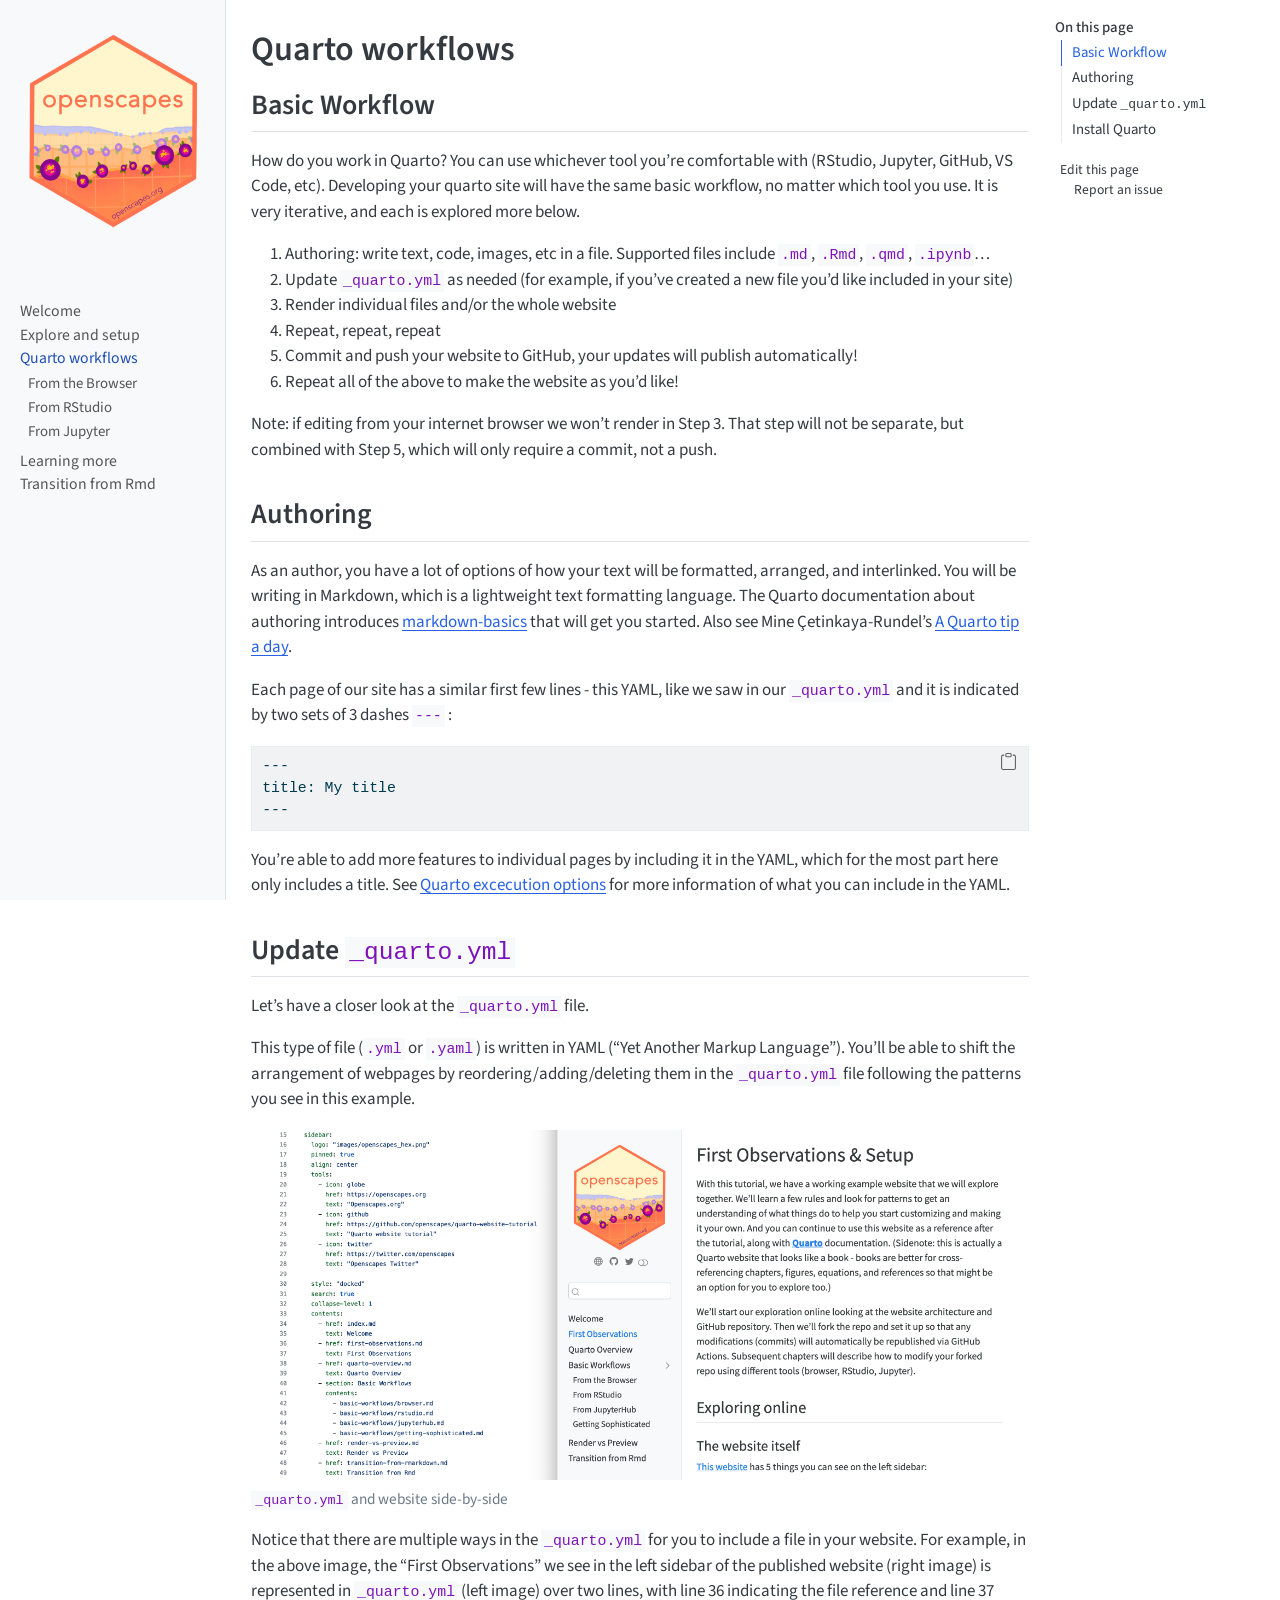
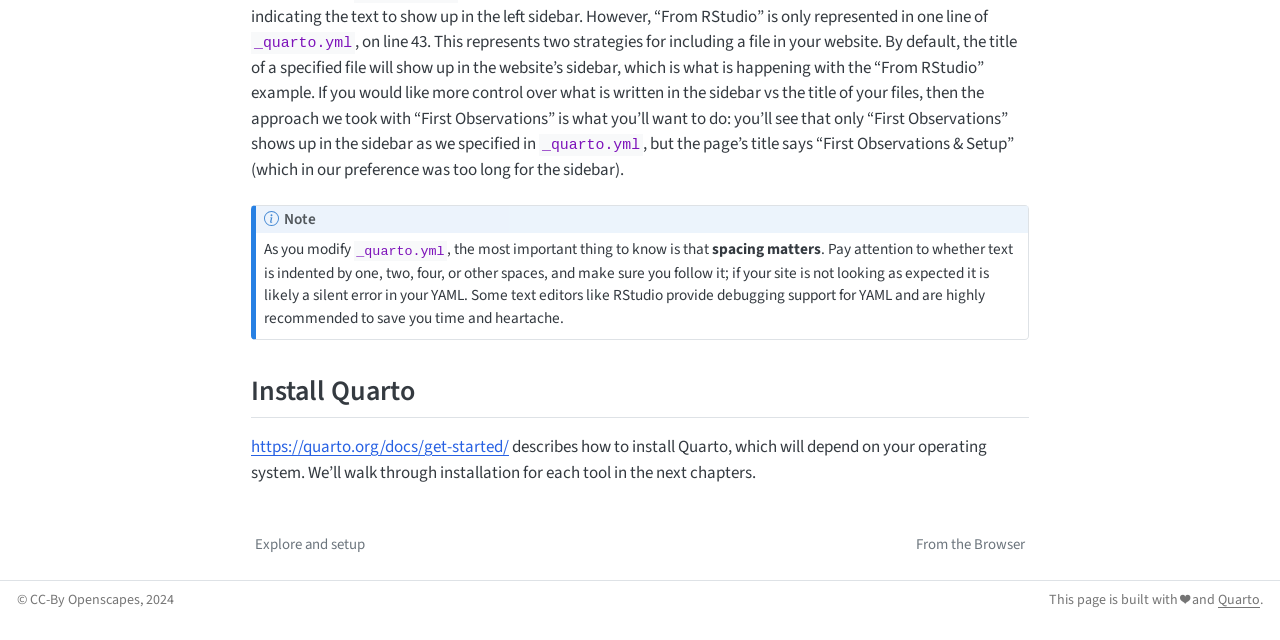
==== quarto-workflows/index.html @ 47659a14 "Initialize gh-pages" ====
<!DOCTYPE html>
<html xmlns="http://www.w3.org/1999/xhtml" lang="en" xml:lang="en"><head>

<meta charset="utf-8">
<meta name="generator" content="quarto-1.6.39">

<meta name="viewport" content="width=device-width, initial-scale=1.0, user-scalable=yes">


<title>Quarto workflows – Making sharable documents with Quarto</title>
<style>
code{white-space: pre-wrap;}
span.smallcaps{font-variant: small-caps;}
div.columns{display: flex; gap: min(4vw, 1.5em);}
div.column{flex: auto; overflow-x: auto;}
div.hanging-indent{margin-left: 1.5em; text-indent: -1.5em;}
ul.task-list{list-style: none;}
ul.task-list li input[type="checkbox"] {
  width: 0.8em;
  margin: 0 0.8em 0.2em -1em; /* quarto-specific, see https://github.com/quarto-dev/quarto-cli/issues/4556 */ 
  vertical-align: middle;
}
/* CSS for syntax highlighting */
pre > code.sourceCode { white-space: pre; position: relative; }
pre > code.sourceCode > span { line-height: 1.25; }
pre > code.sourceCode > span:empty { height: 1.2em; }
.sourceCode { overflow: visible; }
code.sourceCode > span { color: inherit; text-decoration: inherit; }
div.sourceCode { margin: 1em 0; }
pre.sourceCode { margin: 0; }
@media screen {
div.sourceCode { overflow: auto; }
}
@media print {
pre > code.sourceCode { white-space: pre-wrap; }
pre > code.sourceCode > span { display: inline-block; text-indent: -5em; padding-left: 5em; }
}
pre.numberSource code
  { counter-reset: source-line 0; }
pre.numberSource code > span
  { position: relative; left: -4em; counter-increment: source-line; }
pre.numberSource code > span > a:first-child::before
  { content: counter(source-line);
    position: relative; left: -1em; text-align: right; vertical-align: baseline;
    border: none; display: inline-block;
    -webkit-touch-callout: none; -webkit-user-select: none;
    -khtml-user-select: none; -moz-user-select: none;
    -ms-user-select: none; user-select: none;
    padding: 0 4px; width: 4em;
  }
pre.numberSource { margin-left: 3em;  padding-left: 4px; }
div.sourceCode
  {   }
@media screen {
pre > code.sourceCode > span > a:first-child::before { text-decoration: underline; }
}
</style>


<script src="../site_libs/quarto-nav/quarto-nav.js"></script>
<script src="../site_libs/clipboard/clipboard.min.js"></script>
<script src="../site_libs/quarto-search/autocomplete.umd.js"></script>
<script src="../site_libs/quarto-search/fuse.min.js"></script>
<script src="../site_libs/quarto-search/quarto-search.js"></script>
<meta name="quarto:offset" content="../">
<link href="../quarto-workflows/browser.html" rel="next">
<link href="../explore.html" rel="prev">
<script src="../site_libs/quarto-html/quarto.js"></script>
<script src="../site_libs/quarto-html/popper.min.js"></script>
<script src="../site_libs/quarto-html/tippy.umd.min.js"></script>
<script src="../site_libs/quarto-html/anchor.min.js"></script>
<link href="../site_libs/quarto-html/tippy.css" rel="stylesheet">
<link href="../site_libs/quarto-html/quarto-syntax-highlighting-e26003cea8cd680ca0c55a263523d882.css" rel="stylesheet" id="quarto-text-highlighting-styles">
<script src="../site_libs/bootstrap/bootstrap.min.js"></script>
<link href="../site_libs/bootstrap/bootstrap-icons.css" rel="stylesheet">
<link href="../site_libs/bootstrap/bootstrap-a468feb453018cff2150a5c00675f787.min.css" rel="stylesheet" append-hash="true" id="quarto-bootstrap" data-mode="light">
<script id="quarto-search-options" type="application/json">{
  "location": "sidebar",
  "copy-button": false,
  "collapse-after": 3,
  "panel-placement": "start",
  "type": "textbox",
  "limit": 50,
  "keyboard-shortcut": [
    "f",
    "/",
    "s"
  ],
  "show-item-context": false,
  "language": {
    "search-no-results-text": "No results",
    "search-matching-documents-text": "matching documents",
    "search-copy-link-title": "Copy link to search",
    "search-hide-matches-text": "Hide additional matches",
    "search-more-match-text": "more match in this document",
    "search-more-matches-text": "more matches in this document",
    "search-clear-button-title": "Clear",
    "search-text-placeholder": "",
    "search-detached-cancel-button-title": "Cancel",
    "search-submit-button-title": "Submit",
    "search-label": "Search"
  }
}</script>


</head>

<body class="nav-sidebar docked">

<div id="quarto-search-results"></div>
  <header id="quarto-header" class="headroom fixed-top">
  <nav class="quarto-secondary-nav">
    <div class="container-fluid d-flex">
      <button type="button" class="quarto-btn-toggle btn" data-bs-toggle="collapse" role="button" data-bs-target=".quarto-sidebar-collapse-item" aria-controls="quarto-sidebar" aria-expanded="false" aria-label="Toggle sidebar navigation" onclick="if (window.quartoToggleHeadroom) { window.quartoToggleHeadroom(); }">
        <i class="bi bi-layout-text-sidebar-reverse"></i>
      </button>
        <nav class="quarto-page-breadcrumbs" aria-label="breadcrumb"><ol class="breadcrumb"><li class="breadcrumb-item"><a href="../quarto-workflows/index.html">Quarto workflows</a></li></ol></nav>
        <a class="flex-grow-1" role="navigation" data-bs-toggle="collapse" data-bs-target=".quarto-sidebar-collapse-item" aria-controls="quarto-sidebar" aria-expanded="false" aria-label="Toggle sidebar navigation" onclick="if (window.quartoToggleHeadroom) { window.quartoToggleHeadroom(); }">      
        </a>
      <button type="button" class="btn quarto-search-button" aria-label="Search" onclick="window.quartoOpenSearch();">
        <i class="bi bi-search"></i>
      </button>
    </div>
  </nav>
</header>
<!-- content -->
<div id="quarto-content" class="quarto-container page-columns page-rows-contents page-layout-article">
<!-- sidebar -->
  <nav id="quarto-sidebar" class="sidebar collapse collapse-horizontal quarto-sidebar-collapse-item sidebar-navigation docked overflow-auto">
    <div class="pt-lg-2 mt-2 text-center sidebar-header">
      <a href="../index.html" class="sidebar-logo-link">
      <img src="../images/openscapes_hex.png" alt="" class="sidebar-logo py-0 d-lg-inline d-none">
      </a>
      <div class="sidebar-tools-main tools-wide">
    <a href="https://openscapes.org" title="Openscapes.org" class="quarto-navigation-tool px-1" aria-label="Openscapes.org"><i class="bi bi-globe"></i></a>
    <a href="https://github.com/openscapes/quarto-website-tutorial" title="Quarto website tutorial" class="quarto-navigation-tool px-1" aria-label="Quarto website tutorial"><i class="bi bi-github"></i></a>
    <a href="https://twitter.com/openscapes" title="Openscapes Twitter" class="quarto-navigation-tool px-1" aria-label="Openscapes Twitter"><i class="bi bi-twitter"></i></a>
</div>
      </div>
        <div class="mt-2 flex-shrink-0 align-items-center">
        <div class="sidebar-search">
        <div id="quarto-search" class="" title="Search"></div>
        </div>
        </div>
    <div class="sidebar-menu-container"> 
    <ul class="list-unstyled mt-1">
        <li class="sidebar-item">
  <div class="sidebar-item-container"> 
  <a href="../index.html" class="sidebar-item-text sidebar-link">
 <span class="menu-text">Welcome</span></a>
  </div>
</li>
        <li class="sidebar-item">
  <div class="sidebar-item-container"> 
  <a href="../explore.html" class="sidebar-item-text sidebar-link">
 <span class="menu-text">Explore and setup</span></a>
  </div>
</li>
        <li class="sidebar-item sidebar-item-section">
      <div class="sidebar-item-container"> 
            <a href="../quarto-workflows/index.html" class="sidebar-item-text sidebar-link active">
 <span class="menu-text">Quarto workflows</span></a>
          <a class="sidebar-item-toggle text-start" data-bs-toggle="collapse" data-bs-target="#quarto-sidebar-section-1" role="navigation" aria-expanded="true" aria-label="Toggle section">
            <i class="bi bi-chevron-right ms-2"></i>
          </a> 
      </div>
      <ul id="quarto-sidebar-section-1" class="collapse list-unstyled sidebar-section depth1 show">  
          <li class="sidebar-item">
  <div class="sidebar-item-container"> 
  <a href="../quarto-workflows/browser.html" class="sidebar-item-text sidebar-link">
 <span class="menu-text">From the Browser</span></a>
  </div>
</li>
          <li class="sidebar-item">
  <div class="sidebar-item-container"> 
  <a href="../quarto-workflows/rstudio.html" class="sidebar-item-text sidebar-link">
 <span class="menu-text">From RStudio</span></a>
  </div>
</li>
          <li class="sidebar-item">
  <div class="sidebar-item-container"> 
  <a href="../quarto-workflows/jupyter.html" class="sidebar-item-text sidebar-link">
 <span class="menu-text">From Jupyter</span></a>
  </div>
</li>
      </ul>
  </li>
        <li class="sidebar-item">
  <div class="sidebar-item-container"> 
  <a href="../learning-more.html" class="sidebar-item-text sidebar-link">
 <span class="menu-text">Learning more</span></a>
  </div>
</li>
        <li class="sidebar-item">
  <div class="sidebar-item-container"> 
  <a href="../transition-from-rmarkdown.html" class="sidebar-item-text sidebar-link">
 <span class="menu-text">Transition from Rmd</span></a>
  </div>
</li>
    </ul>
    </div>
</nav>
<div id="quarto-sidebar-glass" class="quarto-sidebar-collapse-item" data-bs-toggle="collapse" data-bs-target=".quarto-sidebar-collapse-item"></div>
<!-- margin-sidebar -->
    <div id="quarto-margin-sidebar" class="sidebar margin-sidebar">
        <nav id="TOC" role="doc-toc" class="toc-active">
    <h2 id="toc-title">On this page</h2>
   
  <ul>
  <li><a href="#basic-workflow" id="toc-basic-workflow" class="nav-link active" data-scroll-target="#basic-workflow">Basic Workflow</a></li>
  <li><a href="#authoring" id="toc-authoring" class="nav-link" data-scroll-target="#authoring">Authoring</a></li>
  <li><a href="#update-_quarto.yml" id="toc-update-_quarto.yml" class="nav-link" data-scroll-target="#update-_quarto.yml">Update <code>_quarto.yml</code></a></li>
  <li><a href="#install-quarto" id="toc-install-quarto" class="nav-link" data-scroll-target="#install-quarto">Install Quarto</a></li>
  </ul>
<div class="toc-actions"><ul><li><a href="https://github.com/openscapes/quarto-website-tutorial/edit/main/quarto-workflows/index.qmd" class="toc-action"><i class="bi bi-github"></i>Edit this page</a></li><li><a href="https://github.com/openscapes/quarto-website-tutorial/issues/new" class="toc-action"><i class="bi empty"></i>Report an issue</a></li></ul></div></nav>
    </div>
<!-- main -->
<main class="content" id="quarto-document-content">

<header id="title-block-header" class="quarto-title-block default">
<div class="quarto-title">
<h1 class="title">Quarto workflows</h1>
</div>



<div class="quarto-title-meta">

    
  
    
  </div>
  


</header>


<!---
## Why am I here?

## Stuff from Alison Hill chat

### what do code chunks look like,

### Can you open slide decks within here


## What's Freeze?

JJ: You can put it in the project root or at a a file level, OR at a directory level (if there is a _metadata.yml file in a directory then documents within it will merge that metadata -- this applies to docs in subdirectories as well). So if you have mostly frozen stuff you can set it at the project level then disable on a per-file or per-directory basis. If frozen stuff is more the exception then you can use directory or file level enablement
--->
<section id="basic-workflow" class="level2">
<h2 class="anchored" data-anchor-id="basic-workflow">Basic Workflow</h2>
<p>How do you work in Quarto? You can use whichever tool you’re comfortable with (RStudio, Jupyter, GitHub, VS Code, etc). Developing your quarto site will have the same basic workflow, no matter which tool you use. It is very iterative, and each is explored more below.</p>
<ol type="1">
<li>Authoring: write text, code, images, etc in a file. Supported files include <code>.md</code>, <code>.Rmd</code>, <code>.qmd</code>, <code>.ipynb</code>…</li>
<li>Update <code>_quarto.yml</code> as needed (for example, if you’ve created a new file you’d like included in your site)</li>
<li>Render individual files and/or the whole website</li>
<li>Repeat, repeat, repeat</li>
<li>Commit and push your website to GitHub, your updates will publish automatically!</li>
<li>Repeat all of the above to make the website as you’d like!</li>
</ol>
<p>Note: if editing from your internet browser we won’t render in Step 3. That step will not be separate, but combined with Step 5, which will only require a commit, not a push.</p>
</section>
<section id="authoring" class="level2">
<h2 class="anchored" data-anchor-id="authoring">Authoring</h2>
<p>As an author, you have a lot of options of how your text will be formatted, arranged, and interlinked. You will be writing in Markdown, which is a lightweight text formatting language. The Quarto documentation about authoring introduces <a href="https://quarto.org/docs/authoring/markdown-basics.html">markdown-basics</a> that will get you started. Also see Mine Çetinkaya-Rundel’s <a href="https://mine-cetinkaya-rundel.github.io/quarto-tip-a-day/">A Quarto tip a day</a>.</p>
<p>Each page of our site has a similar first few lines - this YAML, like we saw in our <code>_quarto.yml</code> and it is indicated by two sets of 3 dashes <code>---</code> :</p>
<div class="sourceCode" id="cb1"><pre class="sourceCode bash code-with-copy"><code class="sourceCode bash"><span id="cb1-1"><a href="#cb1-1" aria-hidden="true" tabindex="-1"></a><span class="ex">---</span></span>
<span id="cb1-2"><a href="#cb1-2" aria-hidden="true" tabindex="-1"></a><span class="ex">title:</span> My title</span>
<span id="cb1-3"><a href="#cb1-3" aria-hidden="true" tabindex="-1"></a><span class="ex">---</span></span></code><button title="Copy to Clipboard" class="code-copy-button"><i class="bi"></i></button></pre></div>
<p>You’re able to add more features to individual pages by including it in the YAML, which for the most part here only includes a title. See <a href="https://quarto.org/docs/computations/execution-options.html">Quarto excecution options</a> for more information of what you can include in the YAML.</p>
</section>
<section id="update-_quarto.yml" class="level2">
<h2 class="anchored" data-anchor-id="update-_quarto.yml">Update <code>_quarto.yml</code></h2>
<p>Let’s have a closer look at the <code>_quarto.yml</code> file.</p>
<p>This type of file (<code>.yml</code> or <code>.yaml</code>) is written in YAML (“Yet Another Markup Language”). You’ll be able to shift the arrangement of webpages by reordering/adding/deleting them in the <code>_quarto.yml</code> file following the patterns you see in this example.</p>
<div class="quarto-figure quarto-figure-center">
<figure class="figure">
<p><img src="images/quarto-yml-site-side-by-side3.png" class="img-fluid figure-img" style="width:95.0%"></p>
<figcaption><code>_quarto.yml</code> and website side-by-side</figcaption>
</figure>
</div>
<p>Notice that there are multiple ways in the <code>_quarto.yml</code> for you to include a file in your website. For example, in the above image, the “First Observations” we see in the left sidebar of the published website (right image) is represented in <code>_quarto.yml</code> (left image) over two lines, with line 36 indicating the file reference and line 37 indicating the text to show up in the left sidebar. However, “From RStudio” is only represented in one line of <code>_quarto.yml</code>, on line 43. This represents two strategies for including a file in your website. By default, the title of a specified file will show up in the website’s sidebar, which is what is happening with the “From RStudio” example. If you would like more control over what is written in the sidebar vs the title of your files, then the approach we took with “First Observations” is what you’ll want to do: you’ll see that only “First Observations” shows up in the sidebar as we specified in <code>_quarto.yml</code>, but the page’s title says “First Observations &amp; Setup” (which in our preference was too long for the sidebar).</p>
<div class="callout callout-style-default callout-note callout-titled">
<div class="callout-header d-flex align-content-center">
<div class="callout-icon-container">
<i class="callout-icon"></i>
</div>
<div class="callout-title-container flex-fill">
Note
</div>
</div>
<div class="callout-body-container callout-body">
<p>As you modify <code>_quarto.yml</code>, the most important thing to know is that <strong>spacing matters</strong>. Pay attention to whether text is indented by one, two, four, or other spaces, and make sure you follow it; if your site is not looking as expected it is likely a silent error in your YAML. Some text editors like RStudio provide debugging support for YAML and are highly recommended to save you time and heartache.</p>
</div>
</div>
</section>
<section id="install-quarto" class="level2">
<h2 class="anchored" data-anchor-id="install-quarto">Install Quarto</h2>
<p><strong><a href="https://quarto.org/docs/get-started/" class="uri">https://quarto.org/docs/get-started/</a></strong> describes how to install Quarto, which will depend on your operating system. We’ll walk through installation for each tool in the next chapters.</p>


</section>

</main> <!-- /main -->
<script id="quarto-html-after-body" type="application/javascript">
window.document.addEventListener("DOMContentLoaded", function (event) {
  const toggleBodyColorMode = (bsSheetEl) => {
    const mode = bsSheetEl.getAttribute("data-mode");
    const bodyEl = window.document.querySelector("body");
    if (mode === "dark") {
      bodyEl.classList.add("quarto-dark");
      bodyEl.classList.remove("quarto-light");
    } else {
      bodyEl.classList.add("quarto-light");
      bodyEl.classList.remove("quarto-dark");
    }
  }
  const toggleBodyColorPrimary = () => {
    const bsSheetEl = window.document.querySelector("link#quarto-bootstrap");
    if (bsSheetEl) {
      toggleBodyColorMode(bsSheetEl);
    }
  }
  toggleBodyColorPrimary();  
  const icon = "";
  const anchorJS = new window.AnchorJS();
  anchorJS.options = {
    placement: 'right',
    icon: icon
  };
  anchorJS.add('.anchored');
  const isCodeAnnotation = (el) => {
    for (const clz of el.classList) {
      if (clz.startsWith('code-annotation-')) {                     
        return true;
      }
    }
    return false;
  }
  const onCopySuccess = function(e) {
    // button target
    const button = e.trigger;
    // don't keep focus
    button.blur();
    // flash "checked"
    button.classList.add('code-copy-button-checked');
    var currentTitle = button.getAttribute("title");
    button.setAttribute("title", "Copied!");
    let tooltip;
    if (window.bootstrap) {
      button.setAttribute("data-bs-toggle", "tooltip");
      button.setAttribute("data-bs-placement", "left");
      button.setAttribute("data-bs-title", "Copied!");
      tooltip = new bootstrap.Tooltip(button, 
        { trigger: "manual", 
          customClass: "code-copy-button-tooltip",
          offset: [0, -8]});
      tooltip.show();    
    }
    setTimeout(function() {
      if (tooltip) {
        tooltip.hide();
        button.removeAttribute("data-bs-title");
        button.removeAttribute("data-bs-toggle");
        button.removeAttribute("data-bs-placement");
      }
      button.setAttribute("title", currentTitle);
      button.classList.remove('code-copy-button-checked');
    }, 1000);
    // clear code selection
    e.clearSelection();
  }
  const getTextToCopy = function(trigger) {
      const codeEl = trigger.previousElementSibling.cloneNode(true);
      for (const childEl of codeEl.children) {
        if (isCodeAnnotation(childEl)) {
          childEl.remove();
        }
      }
      return codeEl.innerText;
  }
  const clipboard = new window.ClipboardJS('.code-copy-button:not([data-in-quarto-modal])', {
    text: getTextToCopy
  });
  clipboard.on('success', onCopySuccess);
  if (window.document.getElementById('quarto-embedded-source-code-modal')) {
    const clipboardModal = new window.ClipboardJS('.code-copy-button[data-in-quarto-modal]', {
      text: getTextToCopy,
      container: window.document.getElementById('quarto-embedded-source-code-modal')
    });
    clipboardModal.on('success', onCopySuccess);
  }
    var localhostRegex = new RegExp(/^(?:http|https):\/\/localhost\:?[0-9]*\//);
    var mailtoRegex = new RegExp(/^mailto:/);
      var filterRegex = new RegExp("https:\/\/openscapes\.github\.io\/quarto-website-tutorial");
    var isInternal = (href) => {
        return filterRegex.test(href) || localhostRegex.test(href) || mailtoRegex.test(href);
    }
    // Inspect non-navigation links and adorn them if external
 	var links = window.document.querySelectorAll('a[href]:not(.nav-link):not(.navbar-brand):not(.toc-action):not(.sidebar-link):not(.sidebar-item-toggle):not(.pagination-link):not(.no-external):not([aria-hidden]):not(.dropdown-item):not(.quarto-navigation-tool):not(.about-link)');
    for (var i=0; i<links.length; i++) {
      const link = links[i];
      if (!isInternal(link.href)) {
        // undo the damage that might have been done by quarto-nav.js in the case of
        // links that we want to consider external
        if (link.dataset.originalHref !== undefined) {
          link.href = link.dataset.originalHref;
        }
      }
    }
  function tippyHover(el, contentFn, onTriggerFn, onUntriggerFn) {
    const config = {
      allowHTML: true,
      maxWidth: 500,
      delay: 100,
      arrow: false,
      appendTo: function(el) {
          return el.parentElement;
      },
      interactive: true,
      interactiveBorder: 10,
      theme: 'quarto',
      placement: 'bottom-start',
    };
    if (contentFn) {
      config.content = contentFn;
    }
    if (onTriggerFn) {
      config.onTrigger = onTriggerFn;
    }
    if (onUntriggerFn) {
      config.onUntrigger = onUntriggerFn;
    }
    window.tippy(el, config); 
  }
  const noterefs = window.document.querySelectorAll('a[role="doc-noteref"]');
  for (var i=0; i<noterefs.length; i++) {
    const ref = noterefs[i];
    tippyHover(ref, function() {
      // use id or data attribute instead here
      let href = ref.getAttribute('data-footnote-href') || ref.getAttribute('href');
      try { href = new URL(href).hash; } catch {}
      const id = href.replace(/^#\/?/, "");
      const note = window.document.getElementById(id);
      if (note) {
        return note.innerHTML;
      } else {
        return "";
      }
    });
  }
  const xrefs = window.document.querySelectorAll('a.quarto-xref');
  const processXRef = (id, note) => {
    // Strip column container classes
    const stripColumnClz = (el) => {
      el.classList.remove("page-full", "page-columns");
      if (el.children) {
        for (const child of el.children) {
          stripColumnClz(child);
        }
      }
    }
    stripColumnClz(note)
    if (id === null || id.startsWith('sec-')) {
      // Special case sections, only their first couple elements
      const container = document.createElement("div");
      if (note.children && note.children.length > 2) {
        container.appendChild(note.children[0].cloneNode(true));
        for (let i = 1; i < note.children.length; i++) {
          const child = note.children[i];
          if (child.tagName === "P" && child.innerText === "") {
            continue;
          } else {
            container.appendChild(child.cloneNode(true));
            break;
          }
        }
        if (window.Quarto?.typesetMath) {
          window.Quarto.typesetMath(container);
        }
        return container.innerHTML
      } else {
        if (window.Quarto?.typesetMath) {
          window.Quarto.typesetMath(note);
        }
        return note.innerHTML;
      }
    } else {
      // Remove any anchor links if they are present
      const anchorLink = note.querySelector('a.anchorjs-link');
      if (anchorLink) {
        anchorLink.remove();
      }
      if (window.Quarto?.typesetMath) {
        window.Quarto.typesetMath(note);
      }
      if (note.classList.contains("callout")) {
        return note.outerHTML;
      } else {
        return note.innerHTML;
      }
    }
  }
  for (var i=0; i<xrefs.length; i++) {
    const xref = xrefs[i];
    tippyHover(xref, undefined, function(instance) {
      instance.disable();
      let url = xref.getAttribute('href');
      let hash = undefined; 
      if (url.startsWith('#')) {
        hash = url;
      } else {
        try { hash = new URL(url).hash; } catch {}
      }
      if (hash) {
        const id = hash.replace(/^#\/?/, "");
        const note = window.document.getElementById(id);
        if (note !== null) {
          try {
            const html = processXRef(id, note.cloneNode(true));
            instance.setContent(html);
          } finally {
            instance.enable();
            instance.show();
          }
        } else {
          // See if we can fetch this
          fetch(url.split('#')[0])
          .then(res => res.text())
          .then(html => {
            const parser = new DOMParser();
            const htmlDoc = parser.parseFromString(html, "text/html");
            const note = htmlDoc.getElementById(id);
            if (note !== null) {
              const html = processXRef(id, note);
              instance.setContent(html);
            } 
          }).finally(() => {
            instance.enable();
            instance.show();
          });
        }
      } else {
        // See if we can fetch a full url (with no hash to target)
        // This is a special case and we should probably do some content thinning / targeting
        fetch(url)
        .then(res => res.text())
        .then(html => {
          const parser = new DOMParser();
          const htmlDoc = parser.parseFromString(html, "text/html");
          const note = htmlDoc.querySelector('main.content');
          if (note !== null) {
            // This should only happen for chapter cross references
            // (since there is no id in the URL)
            // remove the first header
            if (note.children.length > 0 && note.children[0].tagName === "HEADER") {
              note.children[0].remove();
            }
            const html = processXRef(null, note);
            instance.setContent(html);
          } 
        }).finally(() => {
          instance.enable();
          instance.show();
        });
      }
    }, function(instance) {
    });
  }
      let selectedAnnoteEl;
      const selectorForAnnotation = ( cell, annotation) => {
        let cellAttr = 'data-code-cell="' + cell + '"';
        let lineAttr = 'data-code-annotation="' +  annotation + '"';
        const selector = 'span[' + cellAttr + '][' + lineAttr + ']';
        return selector;
      }
      const selectCodeLines = (annoteEl) => {
        const doc = window.document;
        const targetCell = annoteEl.getAttribute("data-target-cell");
        const targetAnnotation = annoteEl.getAttribute("data-target-annotation");
        const annoteSpan = window.document.querySelector(selectorForAnnotation(targetCell, targetAnnotation));
        const lines = annoteSpan.getAttribute("data-code-lines").split(",");
        const lineIds = lines.map((line) => {
          return targetCell + "-" + line;
        })
        let top = null;
        let height = null;
        let parent = null;
        if (lineIds.length > 0) {
            //compute the position of the single el (top and bottom and make a div)
            const el = window.document.getElementById(lineIds[0]);
            top = el.offsetTop;
            height = el.offsetHeight;
            parent = el.parentElement.parentElement;
          if (lineIds.length > 1) {
            const lastEl = window.document.getElementById(lineIds[lineIds.length - 1]);
            const bottom = lastEl.offsetTop + lastEl.offsetHeight;
            height = bottom - top;
          }
          if (top !== null && height !== null && parent !== null) {
            // cook up a div (if necessary) and position it 
            let div = window.document.getElementById("code-annotation-line-highlight");
            if (div === null) {
              div = window.document.createElement("div");
              div.setAttribute("id", "code-annotation-line-highlight");
              div.style.position = 'absolute';
              parent.appendChild(div);
            }
            div.style.top = top - 2 + "px";
            div.style.height = height + 4 + "px";
            div.style.left = 0;
            let gutterDiv = window.document.getElementById("code-annotation-line-highlight-gutter");
            if (gutterDiv === null) {
              gutterDiv = window.document.createElement("div");
              gutterDiv.setAttribute("id", "code-annotation-line-highlight-gutter");
              gutterDiv.style.position = 'absolute';
              const codeCell = window.document.getElementById(targetCell);
              const gutter = codeCell.querySelector('.code-annotation-gutter');
              gutter.appendChild(gutterDiv);
            }
            gutterDiv.style.top = top - 2 + "px";
            gutterDiv.style.height = height + 4 + "px";
          }
          selectedAnnoteEl = annoteEl;
        }
      };
      const unselectCodeLines = () => {
        const elementsIds = ["code-annotation-line-highlight", "code-annotation-line-highlight-gutter"];
        elementsIds.forEach((elId) => {
          const div = window.document.getElementById(elId);
          if (div) {
            div.remove();
          }
        });
        selectedAnnoteEl = undefined;
      };
        // Handle positioning of the toggle
    window.addEventListener(
      "resize",
      throttle(() => {
        elRect = undefined;
        if (selectedAnnoteEl) {
          selectCodeLines(selectedAnnoteEl);
        }
      }, 10)
    );
    function throttle(fn, ms) {
    let throttle = false;
    let timer;
      return (...args) => {
        if(!throttle) { // first call gets through
            fn.apply(this, args);
            throttle = true;
        } else { // all the others get throttled
            if(timer) clearTimeout(timer); // cancel #2
            timer = setTimeout(() => {
              fn.apply(this, args);
              timer = throttle = false;
            }, ms);
        }
      };
    }
      // Attach click handler to the DT
      const annoteDls = window.document.querySelectorAll('dt[data-target-cell]');
      for (const annoteDlNode of annoteDls) {
        annoteDlNode.addEventListener('click', (event) => {
          const clickedEl = event.target;
          if (clickedEl !== selectedAnnoteEl) {
            unselectCodeLines();
            const activeEl = window.document.querySelector('dt[data-target-cell].code-annotation-active');
            if (activeEl) {
              activeEl.classList.remove('code-annotation-active');
            }
            selectCodeLines(clickedEl);
            clickedEl.classList.add('code-annotation-active');
          } else {
            // Unselect the line
            unselectCodeLines();
            clickedEl.classList.remove('code-annotation-active');
          }
        });
      }
  const findCites = (el) => {
    const parentEl = el.parentElement;
    if (parentEl) {
      const cites = parentEl.dataset.cites;
      if (cites) {
        return {
          el,
          cites: cites.split(' ')
        };
      } else {
        return findCites(el.parentElement)
      }
    } else {
      return undefined;
    }
  };
  var bibliorefs = window.document.querySelectorAll('a[role="doc-biblioref"]');
  for (var i=0; i<bibliorefs.length; i++) {
    const ref = bibliorefs[i];
    const citeInfo = findCites(ref);
    if (citeInfo) {
      tippyHover(citeInfo.el, function() {
        var popup = window.document.createElement('div');
        citeInfo.cites.forEach(function(cite) {
          var citeDiv = window.document.createElement('div');
          citeDiv.classList.add('hanging-indent');
          citeDiv.classList.add('csl-entry');
          var biblioDiv = window.document.getElementById('ref-' + cite);
          if (biblioDiv) {
            citeDiv.innerHTML = biblioDiv.innerHTML;
          }
          popup.appendChild(citeDiv);
        });
        return popup.innerHTML;
      });
    }
  }
});
</script>
<nav class="page-navigation">
  <div class="nav-page nav-page-previous">
      <a href="../explore.html" class="pagination-link" aria-label="Explore and setup">
        <i class="bi bi-arrow-left-short"></i> <span class="nav-page-text">Explore and setup</span>
      </a>          
  </div>
  <div class="nav-page nav-page-next">
      <a href="../quarto-workflows/browser.html" class="pagination-link" aria-label="From the Browser">
        <span class="nav-page-text">From the Browser</span> <i class="bi bi-arrow-right-short"></i>
      </a>
  </div>
</nav>
</div> <!-- /content -->
<footer class="footer">
  <div class="nav-footer">
    <div class="nav-footer-left">
<p>© CC-By Openscapes, 2024</p>
</div>   
    <div class="nav-footer-center">
      &nbsp;
    <div class="toc-actions d-sm-block d-md-none"><ul><li><a href="https://github.com/openscapes/quarto-website-tutorial/edit/main/quarto-workflows/index.qmd" class="toc-action"><i class="bi bi-github"></i>Edit this page</a></li><li><a href="https://github.com/openscapes/quarto-website-tutorial/issues/new" class="toc-action"><i class="bi empty"></i>Report an issue</a></li></ul></div></div>
    <div class="nav-footer-right">
<p>This page is built with ❤️ and <a href="https://quarto.org/">Quarto</a>.</p>
</div>
  </div>
</footer>




</body></html>
---- site_libs/quarto-html/tippy.css ----
.tippy-box[data-animation=fade][data-state=hidden]{opacity:0}[data-tippy-root]{max-width:calc(100vw - 10px)}.tippy-box{position:relative;background-color:#333;color:#fff;border-radius:4px;font-size:14px;line-height:1.4;white-space:normal;outline:0;transition-property:transform,visibility,opacity}.tippy-box[data-placement^=top]>.tippy-arrow{bottom:0}.tippy-box[data-placement^=top]>.tippy-arrow:before{bottom:-7px;left:0;border-width:8px 8px 0;border-top-color:initial;transform-origin:center top}.tippy-box[data-placement^=bottom]>.tippy-arrow{top:0}.tippy-box[data-placement^=bottom]>.tippy-arrow:before{top:-7px;left:0;border-width:0 8px 8px;border-bottom-color:initial;transform-origin:center bottom}.tippy-box[data-placement^=left]>.tippy-arrow{right:0}.tippy-box[data-placement^=left]>.tippy-arrow:before{border-width:8px 0 8px 8px;border-left-color:initial;right:-7px;transform-origin:center left}.tippy-box[data-placement^=right]>.tippy-arrow{left:0}.tippy-box[data-placement^=right]>.tippy-arrow:before{left:-7px;border-width:8px 8px 8px 0;border-right-color:initial;transform-origin:center right}.tippy-box[data-inertia][data-state=visible]{transition-timing-function:cubic-bezier(.54,1.5,.38,1.11)}.tippy-arrow{width:16px;height:16px;color:#333}.tippy-arrow:before{content:"";position:absolute;border-color:transparent;border-style:solid}.tippy-content{position:relative;padding:5px 9px;z-index:1}
---- site_libs/quarto-html/quarto-syntax-highlighting-e26003cea8cd680ca0c55a263523d882.css ----
/* quarto syntax highlight colors */
:root {
  --quarto-hl-ot-color: #003B4F;
  --quarto-hl-at-color: #657422;
  --quarto-hl-ss-color: #20794D;
  --quarto-hl-an-color: #5E5E5E;
  --quarto-hl-fu-color: #4758AB;
  --quarto-hl-st-color: #20794D;
  --quarto-hl-cf-color: #003B4F;
  --quarto-hl-op-color: #5E5E5E;
  --quarto-hl-er-color: #AD0000;
  --quarto-hl-bn-color: #AD0000;
  --quarto-hl-al-color: #AD0000;
  --quarto-hl-va-color: #111111;
  --quarto-hl-bu-color: inherit;
  --quarto-hl-ex-color: inherit;
  --quarto-hl-pp-color: #AD0000;
  --quarto-hl-in-color: #5E5E5E;
  --quarto-hl-vs-color: #20794D;
  --quarto-hl-wa-color: #5E5E5E;
  --quarto-hl-do-color: #5E5E5E;
  --quarto-hl-im-color: #00769E;
  --quarto-hl-ch-color: #20794D;
  --quarto-hl-dt-color: #AD0000;
  --quarto-hl-fl-color: #AD0000;
  --quarto-hl-co-color: #5E5E5E;
  --quarto-hl-cv-color: #5E5E5E;
  --quarto-hl-cn-color: #8f5902;
  --quarto-hl-sc-color: #5E5E5E;
  --quarto-hl-dv-color: #AD0000;
  --quarto-hl-kw-color: #003B4F;
}

/* other quarto variables */
:root {
  --quarto-font-monospace: SFMono-Regular, Menlo, Monaco, Consolas, "Liberation Mono", "Courier New", monospace;
}

pre > code.sourceCode > span {
  color: #003B4F;
}

code span {
  color: #003B4F;
}

code.sourceCode > span {
  color: #003B4F;
}

div.sourceCode,
div.sourceCode pre.sourceCode {
  color: #003B4F;
}

code span.ot {
  color: #003B4F;
  font-style: inherit;
}

code span.at {
  color: #657422;
  font-style: inherit;
}

code span.ss {
  color: #20794D;
  font-style: inherit;
}

code span.an {
  color: #5E5E5E;
  font-style: inherit;
}

code span.fu {
  color: #4758AB;
  font-style: inherit;
}

code span.st {
  color: #20794D;
  font-style: inherit;
}

code span.cf {
  color: #003B4F;
  font-weight: bold;
  font-style: inherit;
}

code span.op {
  color: #5E5E5E;
  font-style: inherit;
}

code span.er {
  color: #AD0000;
  font-style: inherit;
}

code span.bn {
  color: #AD0000;
  font-style: inherit;
}

code span.al {
  color: #AD0000;
  font-style: inherit;
}

code span.va {
  color: #111111;
  font-style: inherit;
}

code span.bu {
  font-style: inherit;
}

code span.ex {
  font-style: inherit;
}

code span.pp {
  color: #AD0000;
  font-style: inherit;
}

code span.in {
  color: #5E5E5E;
  font-style: inherit;
}

code span.vs {
  color: #20794D;
  font-style: inherit;
}

code span.wa {
  color: #5E5E5E;
  font-style: italic;
}

code span.do {
  color: #5E5E5E;
  font-style: italic;
}

code span.im {
  color: #00769E;
  font-style: inherit;
}

code span.ch {
  color: #20794D;
  font-style: inherit;
}

code span.dt {
  color: #AD0000;
  font-style: inherit;
}

code span.fl {
  color: #AD0000;
  font-style: inherit;
}

code span.co {
  color: #5E5E5E;
  font-style: inherit;
}

code span.cv {
  color: #5E5E5E;
  font-style: italic;
}

code span.cn {
  color: #8f5902;
  font-style: inherit;
}

code span.sc {
  color: #5E5E5E;
  font-style: inherit;
}

code span.dv {
  color: #AD0000;
  font-style: inherit;
}

code span.kw {
  color: #003B4F;
  font-weight: bold;
  font-style: inherit;
}

.prevent-inlining {
  content: "</";
}

/*# sourceMappingURL=e90e9ab646ea9b1aaa61e089606e0f97.css.map */
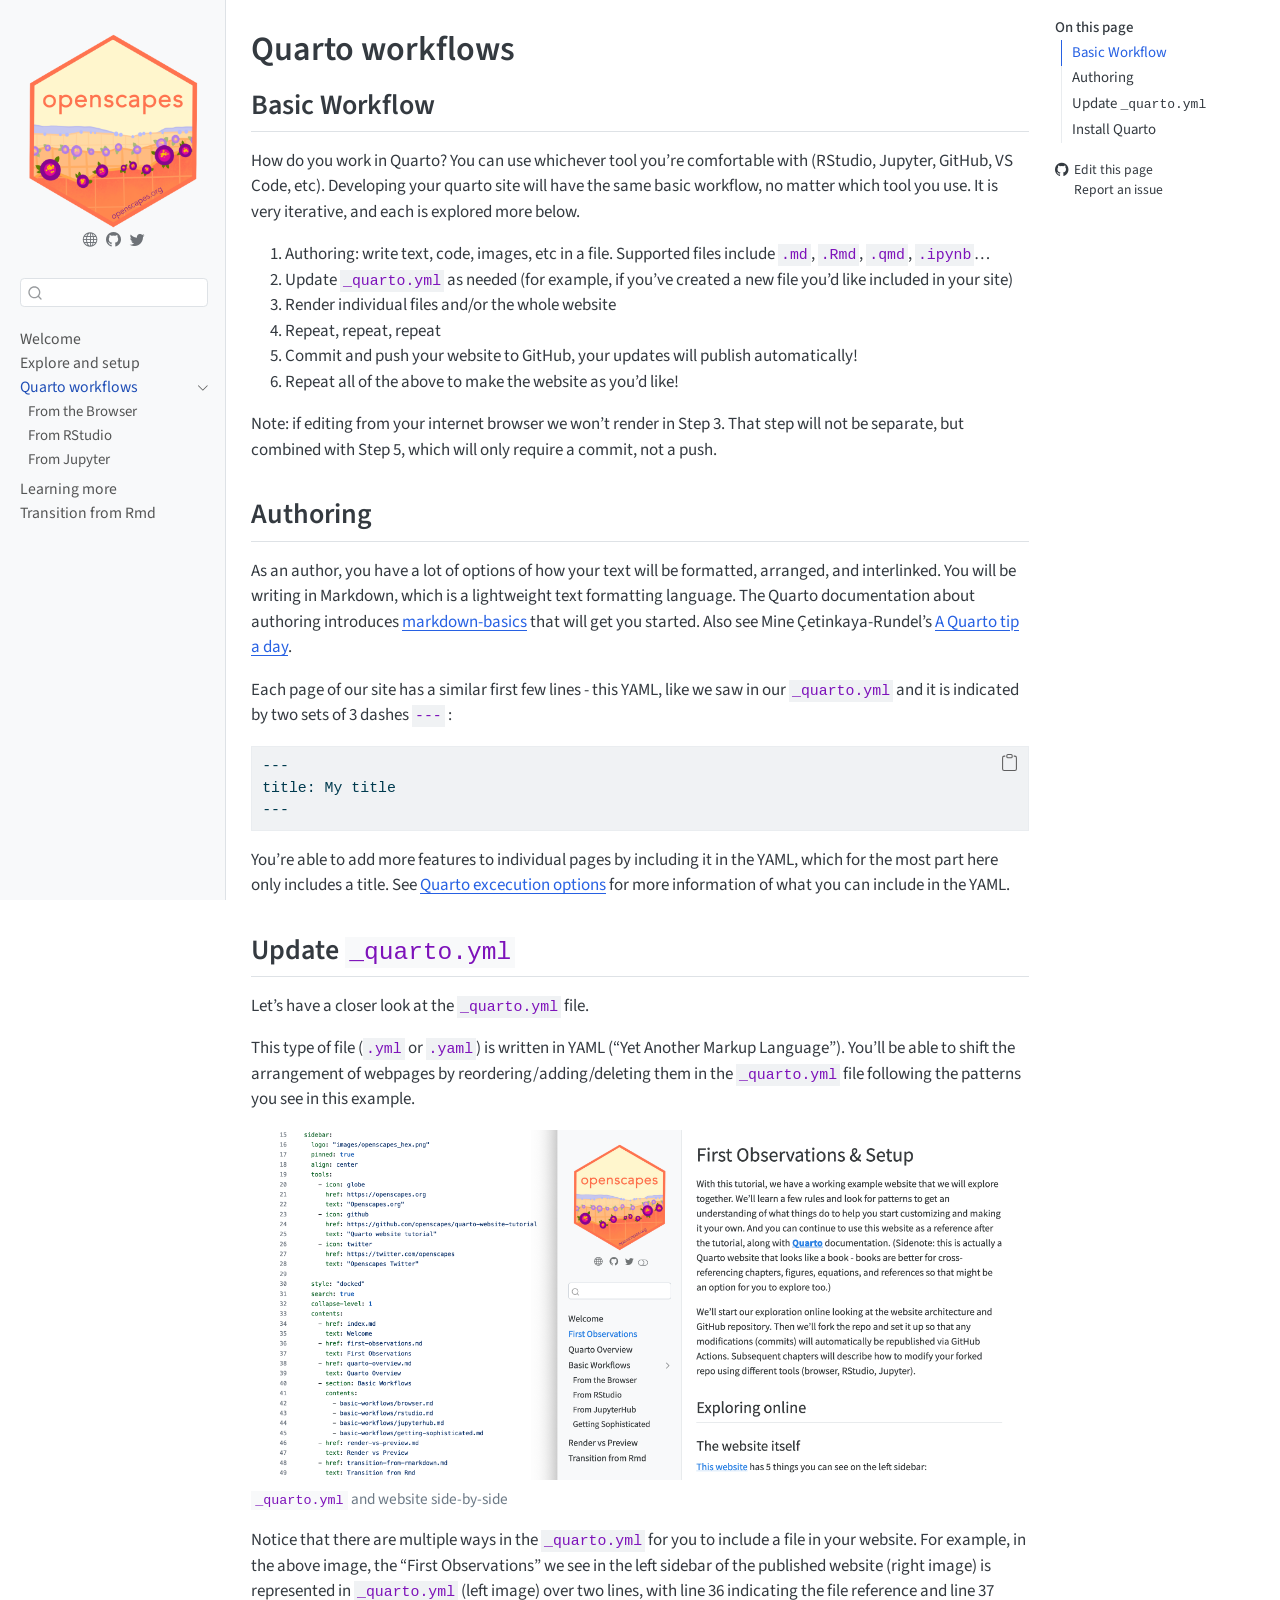
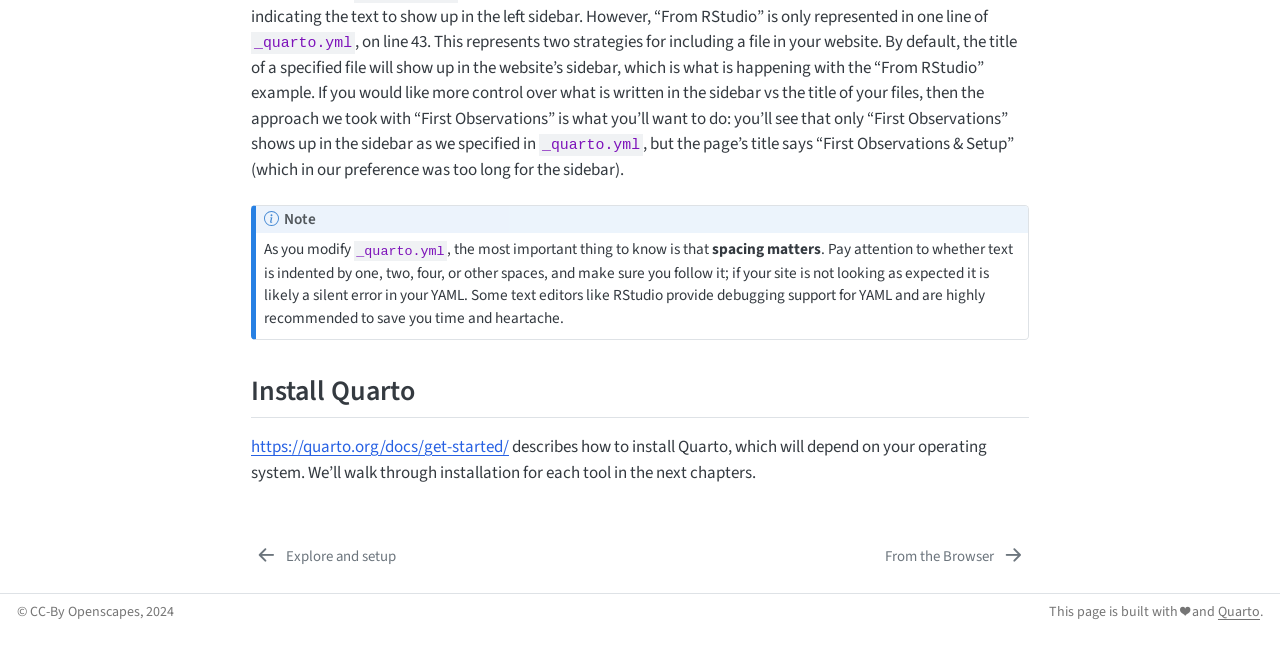
==== commit 7df7f267: "Built site for gh-pages" ====
--- a/quarto-workflows/index.html
+++ b/quarto-workflows/index.html
@@ -2,17 +2,23 @@
 <html xmlns="http://www.w3.org/1999/xhtml" lang="en" xml:lang="en"><head>
 
 <meta charset="utf-8">
-<meta name="generator" content="quarto-1.6.39">
+<meta name="generator" content="quarto-1.10.18">
 
 <meta name="viewport" content="width=device-width, initial-scale=1.0, user-scalable=yes">
 
 
 <title>Quarto workflows – Making sharable documents with Quarto</title>
 <style>
-code{white-space: pre-wrap;}
+/* Default styles provided by pandoc.
+** See https://pandoc.org/MANUAL.html#variables-for-html for config info.
+*/
 span.smallcaps{font-variant: small-caps;}
-div.columns{display: flex; gap: min(4vw, 1.5em);}
-div.column{flex: auto; overflow-x: auto;}
+div.columns{display: flex; gap: 1.5em;}
+div.column{flex: auto;}
+@media screen {
+div.columns{gap: min(4vw, 1.5em);}
+div.column{overflow-x: auto;}
+}
 div.hanging-indent{margin-left: 1.5em; text-indent: -1.5em;}
 ul.task-list{list-style: none;}
 ul.task-list li input[type="checkbox"] {
@@ -21,8 +27,9 @@
   vertical-align: middle;
 }
 /* CSS for syntax highlighting */
+html { -webkit-text-size-adjust: 100%; }
 pre > code.sourceCode { white-space: pre; position: relative; }
-pre > code.sourceCode > span { line-height: 1.25; }
+pre > code.sourceCode > span { display: inline-block; line-height: 1.25; }
 pre > code.sourceCode > span:empty { height: 1.2em; }
 .sourceCode { overflow: visible; }
 code.sourceCode > span { color: inherit; text-decoration: inherit; }
@@ -33,7 +40,7 @@
 }
 @media print {
 pre > code.sourceCode { white-space: pre-wrap; }
-pre > code.sourceCode > span { display: inline-block; text-indent: -5em; padding-left: 5em; }
+pre > code.sourceCode > span { text-indent: -5em; padding-left: 5em; }
 }
 pre.numberSource code
   { counter-reset: source-line 0; }
@@ -65,15 +72,16 @@
 <meta name="quarto:offset" content="../">
 <link href="../quarto-workflows/browser.html" rel="next">
 <link href="../explore.html" rel="prev">
-<script src="../site_libs/quarto-html/quarto.js"></script>
+<script src="../site_libs/quarto-html/quarto.js" type="module"></script>
+<script src="../site_libs/quarto-html/tabsets/tabsets.js" type="module"></script>
 <script src="../site_libs/quarto-html/popper.min.js"></script>
 <script src="../site_libs/quarto-html/tippy.umd.min.js"></script>
 <script src="../site_libs/quarto-html/anchor.min.js"></script>
 <link href="../site_libs/quarto-html/tippy.css" rel="stylesheet">
-<link href="../site_libs/quarto-html/quarto-syntax-highlighting-e26003cea8cd680ca0c55a263523d882.css" rel="stylesheet" id="quarto-text-highlighting-styles">
+<link href="../site_libs/quarto-html/quarto-syntax-highlighting-64a204ab8560d761af7679ceaba22944.css" rel="stylesheet" id="quarto-text-highlighting-styles">
 <script src="../site_libs/bootstrap/bootstrap.min.js"></script>
 <link href="../site_libs/bootstrap/bootstrap-icons.css" rel="stylesheet">
-<link href="../site_libs/bootstrap/bootstrap-a468feb453018cff2150a5c00675f787.min.css" rel="stylesheet" append-hash="true" id="quarto-bootstrap" data-mode="light">
+<link href="../site_libs/bootstrap/bootstrap-2f92931d232d9d3ec7e03cd702e5919a.min.css" rel="stylesheet" append-hash="true" id="quarto-bootstrap" data-mode="light">
 <script id="quarto-search-options" type="application/json">{
   "location": "sidebar",
   "copy-button": false,
@@ -105,7 +113,7 @@
 
 </head>
 
-<body class="nav-sidebar docked">
+<body class="nav-sidebar docked quarto-light">
 
 <div id="quarto-search-results"></div>
   <header id="quarto-header" class="headroom fixed-top">
@@ -129,7 +137,8 @@
   <nav id="quarto-sidebar" class="sidebar collapse collapse-horizontal quarto-sidebar-collapse-item sidebar-navigation docked overflow-auto">
     <div class="pt-lg-2 mt-2 text-center sidebar-header">
       <a href="../index.html" class="sidebar-logo-link">
-      <img src="../images/openscapes_hex.png" alt="" class="sidebar-logo py-0 d-lg-inline d-none">
+      <img src="../images/openscapes_hex.png" alt="" class="sidebar-logo light-content py-0 d-lg-inline d-none">
+      <img src="../images/openscapes_hex.png" alt="" class="sidebar-logo dark-content py-0 d-lg-inline d-none">
       </a>
       <div class="sidebar-tools-main tools-wide">
     <a href="https://openscapes.org" title="Openscapes.org" class="quarto-navigation-tool px-1" aria-label="Openscapes.org"><i class="bi bi-globe"></i></a>
@@ -267,9 +276,9 @@
 <h2 class="anchored" data-anchor-id="authoring">Authoring</h2>
 <p>As an author, you have a lot of options of how your text will be formatted, arranged, and interlinked. You will be writing in Markdown, which is a lightweight text formatting language. The Quarto documentation about authoring introduces <a href="https://quarto.org/docs/authoring/markdown-basics.html">markdown-basics</a> that will get you started. Also see Mine Çetinkaya-Rundel’s <a href="https://mine-cetinkaya-rundel.github.io/quarto-tip-a-day/">A Quarto tip a day</a>.</p>
 <p>Each page of our site has a similar first few lines - this YAML, like we saw in our <code>_quarto.yml</code> and it is indicated by two sets of 3 dashes <code>---</code> :</p>
-<div class="sourceCode" id="cb1"><pre class="sourceCode bash code-with-copy"><code class="sourceCode bash"><span id="cb1-1"><a href="#cb1-1" aria-hidden="true" tabindex="-1"></a><span class="ex">---</span></span>
+<div class="code-copy-outer-scaffold"><div class="sourceCode" id="cb1"><pre class="sourceCode bash code-with-copy"><code class="sourceCode bash"><span id="cb1-1"><a href="#cb1-1" aria-hidden="true" tabindex="-1"></a><span class="ex">---</span></span>
 <span id="cb1-2"><a href="#cb1-2" aria-hidden="true" tabindex="-1"></a><span class="ex">title:</span> My title</span>
-<span id="cb1-3"><a href="#cb1-3" aria-hidden="true" tabindex="-1"></a><span class="ex">---</span></span></code><button title="Copy to Clipboard" class="code-copy-button"><i class="bi"></i></button></pre></div>
+<span id="cb1-3"><a href="#cb1-3" aria-hidden="true" tabindex="-1"></a><span class="ex">---</span></span></code></pre></div><button title="Copy to Clipboard" class="code-copy-button"><i class="bi"></i></button></div>
 <p>You’re able to add more features to individual pages by including it in the YAML, which for the most part here only includes a title. See <a href="https://quarto.org/docs/computations/execution-options.html">Quarto excecution options</a> for more information of what you can include in the YAML.</p>
 </section>
 <section id="update-_quarto.yml" class="level2">
@@ -306,236 +315,243 @@
 
 </main> <!-- /main -->
 <script id="quarto-html-after-body" type="application/javascript">
-window.document.addEventListener("DOMContentLoaded", function (event) {
-  const toggleBodyColorMode = (bsSheetEl) => {
-    const mode = bsSheetEl.getAttribute("data-mode");
-    const bodyEl = window.document.querySelector("body");
-    if (mode === "dark") {
-      bodyEl.classList.add("quarto-dark");
-      bodyEl.classList.remove("quarto-light");
-    } else {
-      bodyEl.classList.add("quarto-light");
-      bodyEl.classList.remove("quarto-dark");
-    }
-  }
-  const toggleBodyColorPrimary = () => {
-    const bsSheetEl = window.document.querySelector("link#quarto-bootstrap");
-    if (bsSheetEl) {
-      toggleBodyColorMode(bsSheetEl);
-    }
-  }
-  toggleBodyColorPrimary();  
-  const icon = "";
-  const anchorJS = new window.AnchorJS();
-  anchorJS.options = {
-    placement: 'right',
-    icon: icon
-  };
-  anchorJS.add('.anchored');
-  const isCodeAnnotation = (el) => {
-    for (const clz of el.classList) {
-      if (clz.startsWith('code-annotation-')) {                     
-        return true;
-      }
-    }
-    return false;
-  }
-  const onCopySuccess = function(e) {
-    // button target
-    const button = e.trigger;
-    // don't keep focus
-    button.blur();
-    // flash "checked"
-    button.classList.add('code-copy-button-checked');
-    var currentTitle = button.getAttribute("title");
-    button.setAttribute("title", "Copied!");
-    let tooltip;
-    if (window.bootstrap) {
-      button.setAttribute("data-bs-toggle", "tooltip");
-      button.setAttribute("data-bs-placement", "left");
-      button.setAttribute("data-bs-title", "Copied!");
-      tooltip = new bootstrap.Tooltip(button, 
-        { trigger: "manual", 
-          customClass: "code-copy-button-tooltip",
-          offset: [0, -8]});
-      tooltip.show();    
-    }
-    setTimeout(function() {
-      if (tooltip) {
-        tooltip.hide();
-        button.removeAttribute("data-bs-title");
-        button.removeAttribute("data-bs-toggle");
-        button.removeAttribute("data-bs-placement");
-      }
-      button.setAttribute("title", currentTitle);
-      button.classList.remove('code-copy-button-checked');
-    }, 1000);
-    // clear code selection
-    e.clearSelection();
-  }
-  const getTextToCopy = function(trigger) {
-      const codeEl = trigger.previousElementSibling.cloneNode(true);
+  window.document.addEventListener("DOMContentLoaded", function (event) {
+    const icon = "";
+    const anchorJS = new window.AnchorJS();
+    anchorJS.options = {
+      placement: 'right',
+      icon: icon
+    };
+    anchorJS.add('.anchored');
+    const isCodeAnnotation = (el) => {
+      for (const clz of el.classList) {
+        if (clz.startsWith('code-annotation-')) {                     
+          return true;
+        }
+      }
+      return false;
+    }
+    const onCopySuccess = function(e) {
+      // button target
+      const button = e.trigger;
+      // don't keep focus
+      button.blur();
+      // flash "checked"
+      button.classList.add('code-copy-button-checked');
+      var currentTitle = button.getAttribute("title");
+      button.setAttribute("title", "Copied!");
+      let tooltip;
+      if (window.bootstrap) {
+        button.setAttribute("data-bs-toggle", "tooltip");
+        button.setAttribute("data-bs-placement", "left");
+        button.setAttribute("data-bs-title", "Copied!");
+        tooltip = new bootstrap.Tooltip(button, 
+          { trigger: "manual", 
+            customClass: "code-copy-button-tooltip",
+            offset: [0, -8]});
+        tooltip.show();    
+      }
+      setTimeout(function() {
+        if (tooltip) {
+          tooltip.hide();
+          button.removeAttribute("data-bs-title");
+          button.removeAttribute("data-bs-toggle");
+          button.removeAttribute("data-bs-placement");
+        }
+        button.setAttribute("title", currentTitle);
+        button.classList.remove('code-copy-button-checked');
+      }, 1000);
+      // clear code selection
+      e.clearSelection();
+    }
+    const getTextToCopy = function(trigger) {
+      const outerScaffold = trigger.parentElement.cloneNode(true);
+      const codeEl = outerScaffold.querySelector('code');
       for (const childEl of codeEl.children) {
         if (isCodeAnnotation(childEl)) {
           childEl.remove();
         }
       }
       return codeEl.innerText;
-  }
-  const clipboard = new window.ClipboardJS('.code-copy-button:not([data-in-quarto-modal])', {
-    text: getTextToCopy
-  });
-  clipboard.on('success', onCopySuccess);
-  if (window.document.getElementById('quarto-embedded-source-code-modal')) {
-    const clipboardModal = new window.ClipboardJS('.code-copy-button[data-in-quarto-modal]', {
-      text: getTextToCopy,
-      container: window.document.getElementById('quarto-embedded-source-code-modal')
+    }
+    const clipboard = new window.ClipboardJS('.code-copy-button:not([data-in-quarto-modal])', {
+      text: getTextToCopy
     });
-    clipboardModal.on('success', onCopySuccess);
-  }
-    var localhostRegex = new RegExp(/^(?:http|https):\/\/localhost\:?[0-9]*\//);
-    var mailtoRegex = new RegExp(/^mailto:/);
-      var filterRegex = new RegExp("https:\/\/openscapes\.github\.io\/quarto-website-tutorial");
-    var isInternal = (href) => {
-        return filterRegex.test(href) || localhostRegex.test(href) || mailtoRegex.test(href);
-    }
-    // Inspect non-navigation links and adorn them if external
- 	var links = window.document.querySelectorAll('a[href]:not(.nav-link):not(.navbar-brand):not(.toc-action):not(.sidebar-link):not(.sidebar-item-toggle):not(.pagination-link):not(.no-external):not([aria-hidden]):not(.dropdown-item):not(.quarto-navigation-tool):not(.about-link)');
-    for (var i=0; i<links.length; i++) {
-      const link = links[i];
-      if (!isInternal(link.href)) {
-        // undo the damage that might have been done by quarto-nav.js in the case of
-        // links that we want to consider external
-        if (link.dataset.originalHref !== undefined) {
-          link.href = link.dataset.originalHref;
-        }
-      }
-    }
-  function tippyHover(el, contentFn, onTriggerFn, onUntriggerFn) {
-    const config = {
-      allowHTML: true,
-      maxWidth: 500,
-      delay: 100,
-      arrow: false,
-      appendTo: function(el) {
-          return el.parentElement;
-      },
-      interactive: true,
-      interactiveBorder: 10,
-      theme: 'quarto',
-      placement: 'bottom-start',
-    };
-    if (contentFn) {
-      config.content = contentFn;
-    }
-    if (onTriggerFn) {
-      config.onTrigger = onTriggerFn;
-    }
-    if (onUntriggerFn) {
-      config.onUntrigger = onUntriggerFn;
-    }
-    window.tippy(el, config); 
-  }
-  const noterefs = window.document.querySelectorAll('a[role="doc-noteref"]');
-  for (var i=0; i<noterefs.length; i++) {
-    const ref = noterefs[i];
-    tippyHover(ref, function() {
-      // use id or data attribute instead here
-      let href = ref.getAttribute('data-footnote-href') || ref.getAttribute('href');
-      try { href = new URL(href).hash; } catch {}
-      const id = href.replace(/^#\/?/, "");
-      const note = window.document.getElementById(id);
-      if (note) {
-        return note.innerHTML;
+    clipboard.on('success', onCopySuccess);
+    if (window.document.getElementById('quarto-embedded-source-code-modal')) {
+      const clipboardModal = new window.ClipboardJS('.code-copy-button[data-in-quarto-modal]', {
+        text: getTextToCopy,
+        container: window.document.getElementById('quarto-embedded-source-code-modal')
+      });
+      clipboardModal.on('success', onCopySuccess);
+    }
+      var localhostRegex = new RegExp(/^(?:http|https):\/\/localhost\:?[0-9]*\//);
+      var mailtoRegex = new RegExp(/^mailto:/);
+        var filterRegex = new RegExp("https:\/\/openscapes\.github\.io\/quarto-website-tutorial");
+      var isInternal = (href) => {
+          return filterRegex.test(href) || localhostRegex.test(href) || mailtoRegex.test(href);
+      }
+      // Inspect non-navigation links and adorn them if external
+     var links = window.document.querySelectorAll('a[href]:not(.nav-link):not(.navbar-brand):not(.toc-action):not(.sidebar-link):not(.sidebar-item-toggle):not(.pagination-link):not(.no-external):not([aria-hidden]):not(.dropdown-item):not(.quarto-navigation-tool):not(.about-link)');
+      for (var i=0; i<links.length; i++) {
+        const link = links[i];
+        if (!isInternal(link.href)) {
+          // undo the damage that might have been done by quarto-nav.js in the case of
+          // links that we want to consider external
+          if (link.dataset.originalHref !== undefined) {
+            link.href = link.dataset.originalHref;
+          }
+        }
+      }
+    function tippyHover(el, contentFn, onTriggerFn, onUntriggerFn) {
+      const config = {
+        allowHTML: true,
+        maxWidth: 500,
+        delay: 100,
+        arrow: false,
+        appendTo: function(el) {
+            return el.parentElement;
+        },
+        interactive: true,
+        interactiveBorder: 10,
+        theme: 'quarto',
+        placement: 'bottom-start',
+      };
+      if (contentFn) {
+        config.content = contentFn;
+      }
+      if (onTriggerFn) {
+        config.onTrigger = onTriggerFn;
+      }
+      if (onUntriggerFn) {
+        config.onUntrigger = onUntriggerFn;
+      }
+      window.tippy(el, config); 
+    }
+    const noterefs = window.document.querySelectorAll('a[role="doc-noteref"]');
+    for (var i=0; i<noterefs.length; i++) {
+      const ref = noterefs[i];
+      tippyHover(ref, function() {
+        // use id or data attribute instead here
+        let href = ref.getAttribute('data-footnote-href') || ref.getAttribute('href');
+        try { href = new URL(href).hash; } catch {}
+        const id = href.replace(/^#\/?/, "");
+        const note = window.document.getElementById(id);
+        if (note) {
+          return note.innerHTML;
+        } else {
+          return "";
+        }
+      });
+    }
+    const xrefs = window.document.querySelectorAll('a.quarto-xref');
+    const processXRef = (id, note) => {
+      // Strip column container classes
+      const stripColumnClz = (el) => {
+        el.classList.remove("page-full", "page-columns");
+        if (el.children) {
+          for (const child of el.children) {
+            stripColumnClz(child);
+          }
+        }
+      }
+      stripColumnClz(note)
+      if (id === null || id.startsWith('sec-')) {
+        // Special case sections, only their first couple elements
+        const container = document.createElement("div");
+        if (note.children && note.children.length > 2) {
+          container.appendChild(note.children[0].cloneNode(true));
+          for (let i = 1; i < note.children.length; i++) {
+            const child = note.children[i];
+            if (child.tagName === "P" && child.innerText === "") {
+              continue;
+            } else {
+              container.appendChild(child.cloneNode(true));
+              break;
+            }
+          }
+          if (window.Quarto?.typesetMath) {
+            window.Quarto.typesetMath(container);
+          }
+          return container.innerHTML
+        } else {
+          if (window.Quarto?.typesetMath) {
+            window.Quarto.typesetMath(note);
+          }
+          return note.innerHTML;
+        }
       } else {
-        return "";
-      }
-    });
-  }
-  const xrefs = window.document.querySelectorAll('a.quarto-xref');
-  const processXRef = (id, note) => {
-    // Strip column container classes
-    const stripColumnClz = (el) => {
-      el.classList.remove("page-full", "page-columns");
-      if (el.children) {
-        for (const child of el.children) {
-          stripColumnClz(child);
-        }
-      }
-    }
-    stripColumnClz(note)
-    if (id === null || id.startsWith('sec-')) {
-      // Special case sections, only their first couple elements
-      const container = document.createElement("div");
-      if (note.children && note.children.length > 2) {
-        container.appendChild(note.children[0].cloneNode(true));
-        for (let i = 1; i < note.children.length; i++) {
-          const child = note.children[i];
-          if (child.tagName === "P" && child.innerText === "") {
-            continue;
-          } else {
-            container.appendChild(child.cloneNode(true));
-            break;
-          }
-        }
-        if (window.Quarto?.typesetMath) {
-          window.Quarto.typesetMath(container);
-        }
-        return container.innerHTML
-      } else {
+        // Remove any anchor links if they are present
+        const anchorLink = note.querySelector('a.anchorjs-link');
+        if (anchorLink) {
+          anchorLink.remove();
+        }
         if (window.Quarto?.typesetMath) {
           window.Quarto.typesetMath(note);
         }
-        return note.innerHTML;
-      }
-    } else {
-      // Remove any anchor links if they are present
-      const anchorLink = note.querySelector('a.anchorjs-link');
-      if (anchorLink) {
-        anchorLink.remove();
-      }
-      if (window.Quarto?.typesetMath) {
-        window.Quarto.typesetMath(note);
-      }
-      if (note.classList.contains("callout")) {
-        return note.outerHTML;
-      } else {
-        return note.innerHTML;
-      }
-    }
-  }
-  for (var i=0; i<xrefs.length; i++) {
-    const xref = xrefs[i];
-    tippyHover(xref, undefined, function(instance) {
-      instance.disable();
-      let url = xref.getAttribute('href');
-      let hash = undefined; 
-      if (url.startsWith('#')) {
-        hash = url;
-      } else {
-        try { hash = new URL(url).hash; } catch {}
-      }
-      if (hash) {
-        const id = hash.replace(/^#\/?/, "");
-        const note = window.document.getElementById(id);
-        if (note !== null) {
-          try {
-            const html = processXRef(id, note.cloneNode(true));
-            instance.setContent(html);
-          } finally {
-            instance.enable();
-            instance.show();
-          }
+        if (note.classList.contains("callout")) {
+          return note.outerHTML;
         } else {
-          // See if we can fetch this
-          fetch(url.split('#')[0])
+          return note.innerHTML;
+        }
+      }
+    }
+    for (var i=0; i<xrefs.length; i++) {
+      const xref = xrefs[i];
+      tippyHover(xref, undefined, function(instance) {
+        instance.disable();
+        let url = xref.getAttribute('href');
+        let hash = undefined; 
+        if (url.startsWith('#')) {
+          hash = url;
+        } else {
+          try { hash = new URL(url).hash; } catch {}
+        }
+        if (hash) {
+          const id = hash.replace(/^#\/?/, "");
+          const note = window.document.getElementById(id);
+          if (note !== null) {
+            try {
+              const html = processXRef(id, note.cloneNode(true));
+              instance.setContent(html);
+            } finally {
+              instance.enable();
+              instance.show();
+            }
+          } else {
+            // See if we can fetch this
+            fetch(url.split('#')[0])
+            .then(res => res.text())
+            .then(html => {
+              const parser = new DOMParser();
+              const htmlDoc = parser.parseFromString(html, "text/html");
+              const note = htmlDoc.getElementById(id);
+              if (note !== null) {
+                const html = processXRef(id, note);
+                instance.setContent(html);
+              } 
+            }).finally(() => {
+              instance.enable();
+              instance.show();
+            });
+          }
+        } else {
+          // See if we can fetch a full url (with no hash to target)
+          // This is a special case and we should probably do some content thinning / targeting
+          fetch(url)
           .then(res => res.text())
           .then(html => {
             const parser = new DOMParser();
             const htmlDoc = parser.parseFromString(html, "text/html");
-            const note = htmlDoc.getElementById(id);
+            const note = htmlDoc.querySelector('main.content');
             if (note !== null) {
-              const html = processXRef(id, note);
+              // This should only happen for chapter cross references
+              // (since there is no id in the URL)
+              // remove the first header
+              if (note.children.length > 0 && note.children[0].tagName === "HEADER") {
+                note.children[0].remove();
+              }
+              const html = processXRef(null, note);
               instance.setContent(html);
             } 
           }).finally(() => {
@@ -543,185 +559,161 @@
             instance.show();
           });
         }
+      }, function(instance) {
+      });
+    }
+        let selectedAnnoteEl;
+        const selectorForAnnotation = ( cell, annotation) => {
+          let cellAttr = 'data-code-cell="' + cell + '"';
+          let lineAttr = 'data-code-annotation="' +  annotation + '"';
+          const selector = 'span[' + cellAttr + '][' + lineAttr + ']';
+          return selector;
+        }
+        const selectCodeLines = (annoteEl) => {
+          const doc = window.document;
+          const targetCell = annoteEl.getAttribute("data-target-cell");
+          const targetAnnotation = annoteEl.getAttribute("data-target-annotation");
+          const annoteSpan = window.document.querySelector(selectorForAnnotation(targetCell, targetAnnotation));
+          const lines = annoteSpan.getAttribute("data-code-lines").split(",");
+          const lineIds = lines.map((line) => {
+            return targetCell + "-" + line;
+          })
+          let top = null;
+          let height = null;
+          let parent = null;
+          if (lineIds.length > 0) {
+              //compute the position of the single el (top and bottom and make a div)
+              const el = window.document.getElementById(lineIds[0]);
+              top = el.offsetTop;
+              height = el.offsetHeight;
+              parent = el.parentElement.parentElement;
+            if (lineIds.length > 1) {
+              const lastEl = window.document.getElementById(lineIds[lineIds.length - 1]);
+              const bottom = lastEl.offsetTop + lastEl.offsetHeight;
+              height = bottom - top;
+            }
+            if (top !== null && height !== null && parent !== null) {
+              // cook up a div (if necessary) and position it 
+              let div = window.document.getElementById("code-annotation-line-highlight");
+              if (div === null) {
+                div = window.document.createElement("div");
+                div.setAttribute("id", "code-annotation-line-highlight");
+                div.style.position = 'absolute';
+                parent.appendChild(div);
+              }
+              div.style.top = top - 2 + "px";
+              div.style.height = height + 4 + "px";
+              div.style.left = 0;
+              let gutterDiv = window.document.getElementById("code-annotation-line-highlight-gutter");
+              if (gutterDiv === null) {
+                gutterDiv = window.document.createElement("div");
+                gutterDiv.setAttribute("id", "code-annotation-line-highlight-gutter");
+                gutterDiv.style.position = 'absolute';
+                const codeCell = window.document.getElementById(targetCell);
+                const gutter = codeCell.querySelector('.code-annotation-gutter');
+                gutter.appendChild(gutterDiv);
+              }
+              gutterDiv.style.top = top - 2 + "px";
+              gutterDiv.style.height = height + 4 + "px";
+            }
+            selectedAnnoteEl = annoteEl;
+          }
+        };
+        const unselectCodeLines = () => {
+          const elementsIds = ["code-annotation-line-highlight", "code-annotation-line-highlight-gutter"];
+          elementsIds.forEach((elId) => {
+            const div = window.document.getElementById(elId);
+            if (div) {
+              div.remove();
+            }
+          });
+          selectedAnnoteEl = undefined;
+        };
+          // Handle positioning of the toggle
+      window.addEventListener(
+        "resize",
+        throttle(() => {
+          elRect = undefined;
+          if (selectedAnnoteEl) {
+            selectCodeLines(selectedAnnoteEl);
+          }
+        }, 10)
+      );
+      function throttle(fn, ms) {
+      let throttle = false;
+      let timer;
+        return (...args) => {
+          if(!throttle) { // first call gets through
+              fn.apply(this, args);
+              throttle = true;
+          } else { // all the others get throttled
+              if(timer) clearTimeout(timer); // cancel #2
+              timer = setTimeout(() => {
+                fn.apply(this, args);
+                timer = throttle = false;
+              }, ms);
+          }
+        };
+      }
+        // Attach click handler to the DT
+        const annoteDls = window.document.querySelectorAll('dt[data-target-cell]');
+        for (const annoteDlNode of annoteDls) {
+          annoteDlNode.addEventListener('click', (event) => {
+            const clickedEl = event.target;
+            if (clickedEl !== selectedAnnoteEl) {
+              unselectCodeLines();
+              const activeEl = window.document.querySelector('dt[data-target-cell].code-annotation-active');
+              if (activeEl) {
+                activeEl.classList.remove('code-annotation-active');
+              }
+              selectCodeLines(clickedEl);
+              clickedEl.classList.add('code-annotation-active');
+            } else {
+              // Unselect the line
+              unselectCodeLines();
+              clickedEl.classList.remove('code-annotation-active');
+            }
+          });
+        }
+    const findCites = (el) => {
+      const parentEl = el.parentElement;
+      if (parentEl) {
+        const cites = parentEl.dataset.cites;
+        if (cites) {
+          return {
+            el,
+            cites: cites.split(' ')
+          };
+        } else {
+          return findCites(el.parentElement)
+        }
       } else {
-        // See if we can fetch a full url (with no hash to target)
-        // This is a special case and we should probably do some content thinning / targeting
-        fetch(url)
-        .then(res => res.text())
-        .then(html => {
-          const parser = new DOMParser();
-          const htmlDoc = parser.parseFromString(html, "text/html");
-          const note = htmlDoc.querySelector('main.content');
-          if (note !== null) {
-            // This should only happen for chapter cross references
-            // (since there is no id in the URL)
-            // remove the first header
-            if (note.children.length > 0 && note.children[0].tagName === "HEADER") {
-              note.children[0].remove();
+        return undefined;
+      }
+    };
+    var bibliorefs = window.document.querySelectorAll('a[role="doc-biblioref"]');
+    for (var i=0; i<bibliorefs.length; i++) {
+      const ref = bibliorefs[i];
+      const citeInfo = findCites(ref);
+      if (citeInfo) {
+        tippyHover(citeInfo.el, function() {
+          var popup = window.document.createElement('div');
+          citeInfo.cites.forEach(function(cite) {
+            var citeDiv = window.document.createElement('div');
+            citeDiv.classList.add('hanging-indent');
+            citeDiv.classList.add('csl-entry');
+            var biblioDiv = window.document.getElementById('ref-' + cite);
+            if (biblioDiv) {
+              citeDiv.innerHTML = biblioDiv.innerHTML;
             }
-            const html = processXRef(null, note);
-            instance.setContent(html);
-          } 
-        }).finally(() => {
-          instance.enable();
-          instance.show();
+            popup.appendChild(citeDiv);
+          });
+          return popup.innerHTML;
         });
       }
-    }, function(instance) {
-    });
-  }
-      let selectedAnnoteEl;
-      const selectorForAnnotation = ( cell, annotation) => {
-        let cellAttr = 'data-code-cell="' + cell + '"';
-        let lineAttr = 'data-code-annotation="' +  annotation + '"';
-        const selector = 'span[' + cellAttr + '][' + lineAttr + ']';
-        return selector;
-      }
-      const selectCodeLines = (annoteEl) => {
-        const doc = window.document;
-        const targetCell = annoteEl.getAttribute("data-target-cell");
-        const targetAnnotation = annoteEl.getAttribute("data-target-annotation");
-        const annoteSpan = window.document.querySelector(selectorForAnnotation(targetCell, targetAnnotation));
-        const lines = annoteSpan.getAttribute("data-code-lines").split(",");
-        const lineIds = lines.map((line) => {
-          return targetCell + "-" + line;
-        })
-        let top = null;
-        let height = null;
-        let parent = null;
-        if (lineIds.length > 0) {
-            //compute the position of the single el (top and bottom and make a div)
-            const el = window.document.getElementById(lineIds[0]);
-            top = el.offsetTop;
-            height = el.offsetHeight;
-            parent = el.parentElement.parentElement;
-          if (lineIds.length > 1) {
-            const lastEl = window.document.getElementById(lineIds[lineIds.length - 1]);
-            const bottom = lastEl.offsetTop + lastEl.offsetHeight;
-            height = bottom - top;
-          }
-          if (top !== null && height !== null && parent !== null) {
-            // cook up a div (if necessary) and position it 
-            let div = window.document.getElementById("code-annotation-line-highlight");
-            if (div === null) {
-              div = window.document.createElement("div");
-              div.setAttribute("id", "code-annotation-line-highlight");
-              div.style.position = 'absolute';
-              parent.appendChild(div);
-            }
-            div.style.top = top - 2 + "px";
-            div.style.height = height + 4 + "px";
-            div.style.left = 0;
-            let gutterDiv = window.document.getElementById("code-annotation-line-highlight-gutter");
-            if (gutterDiv === null) {
-              gutterDiv = window.document.createElement("div");
-              gutterDiv.setAttribute("id", "code-annotation-line-highlight-gutter");
-              gutterDiv.style.position = 'absolute';
-              const codeCell = window.document.getElementById(targetCell);
-              const gutter = codeCell.querySelector('.code-annotation-gutter');
-              gutter.appendChild(gutterDiv);
-            }
-            gutterDiv.style.top = top - 2 + "px";
-            gutterDiv.style.height = height + 4 + "px";
-          }
-          selectedAnnoteEl = annoteEl;
-        }
-      };
-      const unselectCodeLines = () => {
-        const elementsIds = ["code-annotation-line-highlight", "code-annotation-line-highlight-gutter"];
-        elementsIds.forEach((elId) => {
-          const div = window.document.getElementById(elId);
-          if (div) {
-            div.remove();
-          }
-        });
-        selectedAnnoteEl = undefined;
-      };
-        // Handle positioning of the toggle
-    window.addEventListener(
-      "resize",
-      throttle(() => {
-        elRect = undefined;
-        if (selectedAnnoteEl) {
-          selectCodeLines(selectedAnnoteEl);
-        }
-      }, 10)
-    );
-    function throttle(fn, ms) {
-    let throttle = false;
-    let timer;
-      return (...args) => {
-        if(!throttle) { // first call gets through
-            fn.apply(this, args);
-            throttle = true;
-        } else { // all the others get throttled
-            if(timer) clearTimeout(timer); // cancel #2
-            timer = setTimeout(() => {
-              fn.apply(this, args);
-              timer = throttle = false;
-            }, ms);
-        }
-      };
-    }
-      // Attach click handler to the DT
-      const annoteDls = window.document.querySelectorAll('dt[data-target-cell]');
-      for (const annoteDlNode of annoteDls) {
-        annoteDlNode.addEventListener('click', (event) => {
-          const clickedEl = event.target;
-          if (clickedEl !== selectedAnnoteEl) {
-            unselectCodeLines();
-            const activeEl = window.document.querySelector('dt[data-target-cell].code-annotation-active');
-            if (activeEl) {
-              activeEl.classList.remove('code-annotation-active');
-            }
-            selectCodeLines(clickedEl);
-            clickedEl.classList.add('code-annotation-active');
-          } else {
-            // Unselect the line
-            unselectCodeLines();
-            clickedEl.classList.remove('code-annotation-active');
-          }
-        });
-      }
-  const findCites = (el) => {
-    const parentEl = el.parentElement;
-    if (parentEl) {
-      const cites = parentEl.dataset.cites;
-      if (cites) {
-        return {
-          el,
-          cites: cites.split(' ')
-        };
-      } else {
-        return findCites(el.parentElement)
-      }
-    } else {
-      return undefined;
-    }
-  };
-  var bibliorefs = window.document.querySelectorAll('a[role="doc-biblioref"]');
-  for (var i=0; i<bibliorefs.length; i++) {
-    const ref = bibliorefs[i];
-    const citeInfo = findCites(ref);
-    if (citeInfo) {
-      tippyHover(citeInfo.el, function() {
-        var popup = window.document.createElement('div');
-        citeInfo.cites.forEach(function(cite) {
-          var citeDiv = window.document.createElement('div');
-          citeDiv.classList.add('hanging-indent');
-          citeDiv.classList.add('csl-entry');
-          var biblioDiv = window.document.getElementById('ref-' + cite);
-          if (biblioDiv) {
-            citeDiv.innerHTML = biblioDiv.innerHTML;
-          }
-          popup.appendChild(citeDiv);
-        });
-        return popup.innerHTML;
-      });
-    }
-  }
-});
-</script>
+    }
+  });
+  </script>
 <nav class="page-navigation">
   <div class="nav-page nav-page-previous">
       <a href="../explore.html" class="pagination-link" aria-label="Explore and setup">
--- a/site_libs/quarto-html/quarto-syntax-highlighting-64a204ab8560d761af7679ceaba22944.css
+++ b/site_libs/quarto-html/quarto-syntax-highlighting-64a204ab8560d761af7679ceaba22944.css
@@ -0,0 +1,236 @@
+/* quarto syntax highlight colors */
+:root {
+  --quarto-hl-ot-color: #003B4F;
+  --quarto-hl-at-color: #657422;
+  --quarto-hl-ss-color: #20794D;
+  --quarto-hl-an-color: #5E5E5E;
+  --quarto-hl-fu-color: #4758AB;
+  --quarto-hl-st-color: #20794D;
+  --quarto-hl-cf-color: #003B4F;
+  --quarto-hl-op-color: #5E5E5E;
+  --quarto-hl-er-color: #AD0000;
+  --quarto-hl-bn-color: #AD0000;
+  --quarto-hl-al-color: #AD0000;
+  --quarto-hl-va-color: #111111;
+  --quarto-hl-bu-color: inherit;
+  --quarto-hl-ex-color: inherit;
+  --quarto-hl-pp-color: #AD0000;
+  --quarto-hl-in-color: #5E5E5E;
+  --quarto-hl-vs-color: #20794D;
+  --quarto-hl-wa-color: #5E5E5E;
+  --quarto-hl-do-color: #5E5E5E;
+  --quarto-hl-im-color: #00769E;
+  --quarto-hl-ch-color: #20794D;
+  --quarto-hl-dt-color: #AD0000;
+  --quarto-hl-fl-color: #AD0000;
+  --quarto-hl-co-color: #5E5E5E;
+  --quarto-hl-cv-color: #5E5E5E;
+  --quarto-hl-cn-color: #8f5902;
+  --quarto-hl-sc-color: #5E5E5E;
+  --quarto-hl-dv-color: #AD0000;
+  --quarto-hl-kw-color: #003B4F;
+}
+
+/* other quarto variables */
+:root {
+  --quarto-font-monospace: SFMono-Regular, Menlo, Monaco, Consolas, "Liberation Mono", "Courier New", monospace;
+}
+
+/* syntax highlight based on Pandoc's rules */
+pre > code.sourceCode > span {
+  color: #003B4F;
+}
+
+code.sourceCode > span {
+  color: #003B4F;
+}
+
+div.sourceCode,
+div.sourceCode pre.sourceCode {
+  color: #003B4F;
+}
+
+/* Normal */
+code span {
+  color: #003B4F;
+}
+
+/* Alert */
+code span.al {
+  color: #AD0000;
+  font-style: inherit;
+}
+
+/* Annotation */
+code span.an {
+  color: #5E5E5E;
+  font-style: inherit;
+}
+
+/* Attribute */
+code span.at {
+  color: #657422;
+  font-style: inherit;
+}
+
+/* BaseN */
+code span.bn {
+  color: #AD0000;
+  font-style: inherit;
+}
+
+/* BuiltIn */
+code span.bu {
+  font-style: inherit;
+}
+
+/* ControlFlow */
+code span.cf {
+  color: #003B4F;
+  font-weight: bold;
+  font-style: inherit;
+}
+
+/* Char */
+code span.ch {
+  color: #20794D;
+  font-style: inherit;
+}
+
+/* Constant */
+code span.cn {
+  color: #8f5902;
+  font-style: inherit;
+}
+
+/* Comment */
+code span.co {
+  color: #5E5E5E;
+  font-style: inherit;
+}
+
+/* CommentVar */
+code span.cv {
+  color: #5E5E5E;
+  font-style: italic;
+}
+
+/* Documentation */
+code span.do {
+  color: #5E5E5E;
+  font-style: italic;
+}
+
+/* DataType */
+code span.dt {
+  color: #AD0000;
+  font-style: inherit;
+}
+
+/* DecVal */
+code span.dv {
+  color: #AD0000;
+  font-style: inherit;
+}
+
+/* Error */
+code span.er {
+  color: #AD0000;
+  font-style: inherit;
+}
+
+/* Extension */
+code span.ex {
+  font-style: inherit;
+}
+
+/* Float */
+code span.fl {
+  color: #AD0000;
+  font-style: inherit;
+}
+
+/* Function */
+code span.fu {
+  color: #4758AB;
+  font-style: inherit;
+}
+
+/* Import */
+code span.im {
+  color: #00769E;
+  font-style: inherit;
+}
+
+/* Information */
+code span.in {
+  color: #5E5E5E;
+  font-style: inherit;
+}
+
+/* Keyword */
+code span.kw {
+  color: #003B4F;
+  font-weight: bold;
+  font-style: inherit;
+}
+
+/* Operator */
+code span.op {
+  color: #5E5E5E;
+  font-style: inherit;
+}
+
+/* Other */
+code span.ot {
+  color: #003B4F;
+  font-style: inherit;
+}
+
+/* Preprocessor */
+code span.pp {
+  color: #AD0000;
+  font-style: inherit;
+}
+
+/* SpecialChar */
+code span.sc {
+  color: #5E5E5E;
+  font-style: inherit;
+}
+
+/* SpecialString */
+code span.ss {
+  color: #20794D;
+  font-style: inherit;
+}
+
+/* String */
+code span.st {
+  color: #20794D;
+  font-style: inherit;
+}
+
+/* Variable */
+code span.va {
+  color: #111111;
+  font-style: inherit;
+}
+
+/* VerbatimString */
+code span.vs {
+  color: #20794D;
+  font-style: inherit;
+}
+
+/* Warning */
+code span.wa {
+  color: #5E5E5E;
+  font-style: italic;
+}
+
+.prevent-inlining {
+  content: "</";
+}
+
+/*# sourceMappingURL=9d8d5bb603a83b8298b89080a598c93b.css.map */
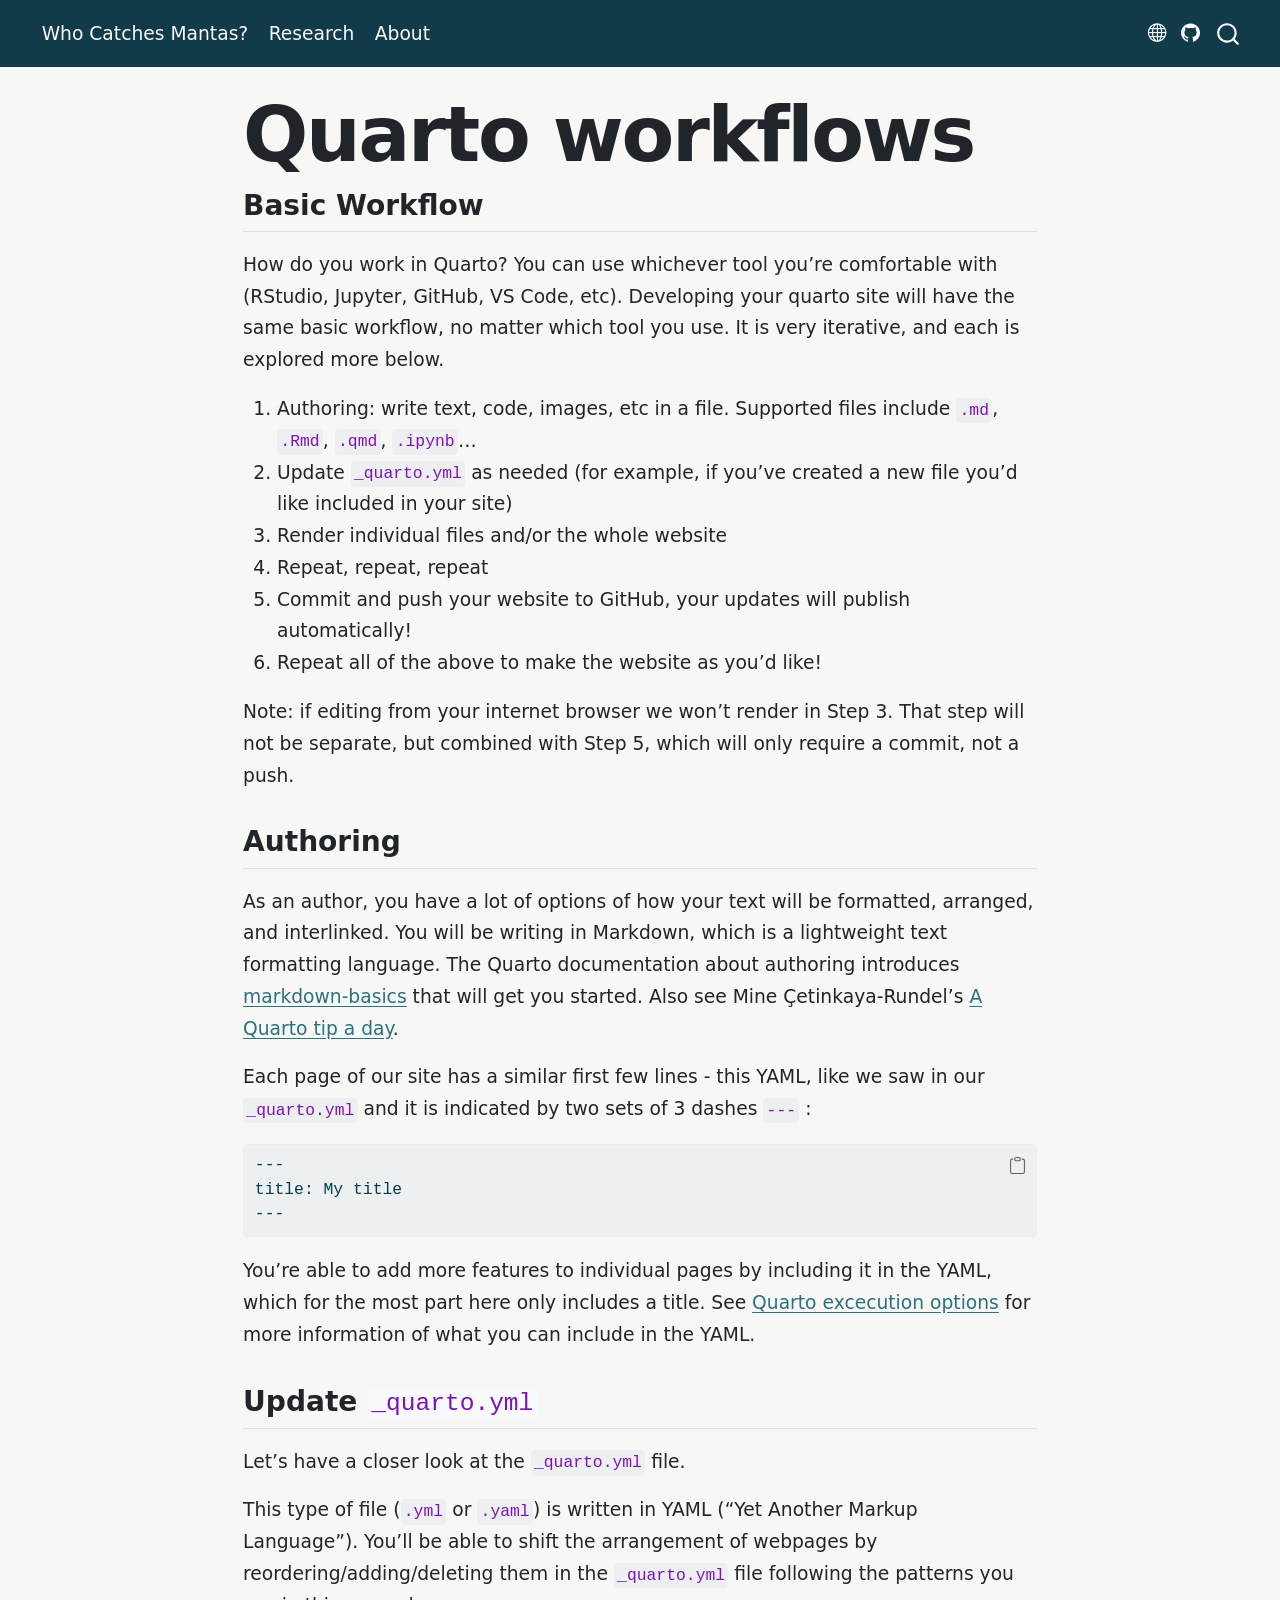
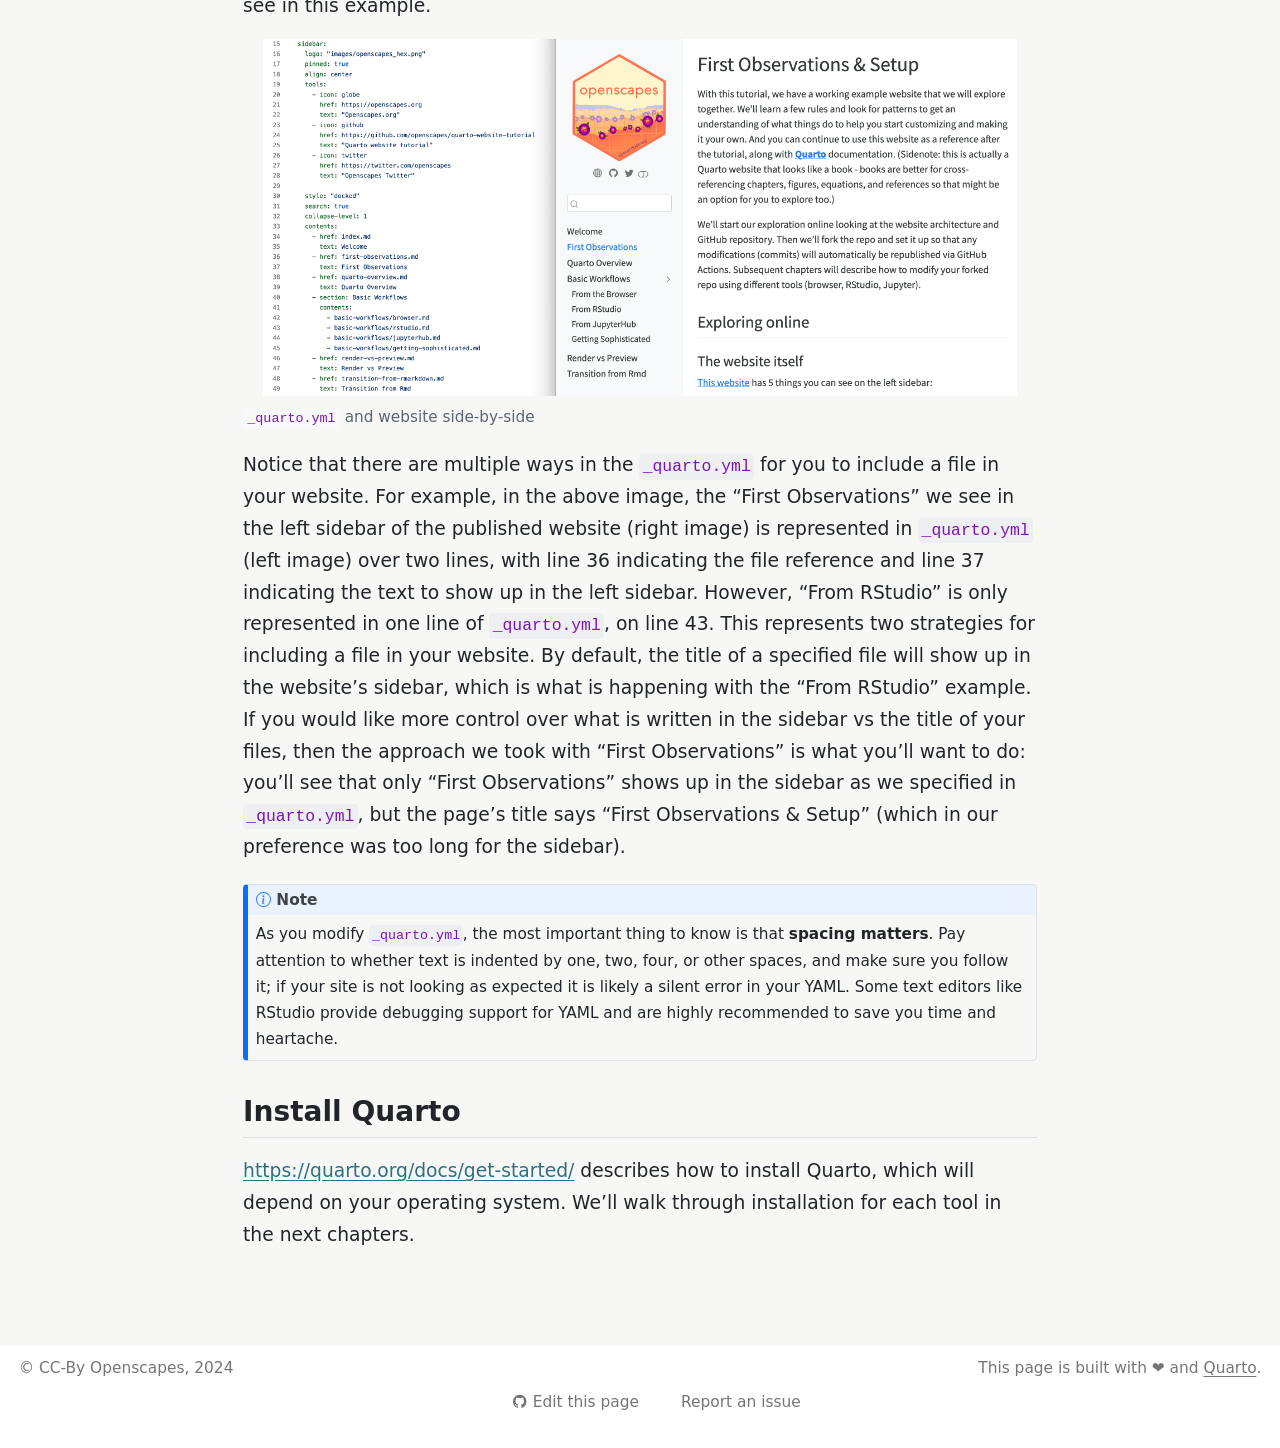
==== commit 20dca2d8: "Built site for gh-pages" ====
--- a/quarto-workflows/index.html
+++ b/quarto-workflows/index.html
@@ -7,7 +7,7 @@
 <meta name="viewport" content="width=device-width, initial-scale=1.0, user-scalable=yes">
 
 
-<title>Quarto workflows – Making sharable documents with Quarto</title>
+<title>Quarto workflows</title>
 <style>
 /* Default styles provided by pandoc.
 ** See https://pandoc.org/MANUAL.html#variables-for-html for config info.
@@ -65,13 +65,12 @@
 
 
 <script src="../site_libs/quarto-nav/quarto-nav.js"></script>
+<script src="../site_libs/quarto-nav/headroom.min.js"></script>
 <script src="../site_libs/clipboard/clipboard.min.js"></script>
 <script src="../site_libs/quarto-search/autocomplete.umd.js"></script>
 <script src="../site_libs/quarto-search/fuse.min.js"></script>
 <script src="../site_libs/quarto-search/quarto-search.js"></script>
 <meta name="quarto:offset" content="../">
-<link href="../quarto-workflows/browser.html" rel="next">
-<link href="../explore.html" rel="prev">
 <script src="../site_libs/quarto-html/quarto.js" type="module"></script>
 <script src="../site_libs/quarto-html/tabsets/tabsets.js" type="module"></script>
 <script src="../site_libs/quarto-html/popper.min.js"></script>
@@ -81,13 +80,13 @@
 <link href="../site_libs/quarto-html/quarto-syntax-highlighting-64a204ab8560d761af7679ceaba22944.css" rel="stylesheet" id="quarto-text-highlighting-styles">
 <script src="../site_libs/bootstrap/bootstrap.min.js"></script>
 <link href="../site_libs/bootstrap/bootstrap-icons.css" rel="stylesheet">
-<link href="../site_libs/bootstrap/bootstrap-2f92931d232d9d3ec7e03cd702e5919a.min.css" rel="stylesheet" append-hash="true" id="quarto-bootstrap" data-mode="light">
+<link href="../site_libs/bootstrap/bootstrap-496ea2bcdfeada1e9058297adde6f6bf.min.css" rel="stylesheet" append-hash="true" id="quarto-bootstrap" data-mode="light">
 <script id="quarto-search-options" type="application/json">{
-  "location": "sidebar",
+  "location": "navbar",
   "copy-button": false,
   "collapse-after": 3,
-  "panel-placement": "start",
-  "type": "textbox",
+  "panel-placement": "end",
+  "type": "overlay",
   "limit": 50,
   "keyboard-shortcut": [
     "f",
@@ -111,118 +110,47 @@
 }</script>
 
 
+<link rel="stylesheet" href="../assets/custom.css">
 </head>
 
-<body class="nav-sidebar docked quarto-light">
+<body class="nav-fixed fullcontent quarto-light">
 
 <div id="quarto-search-results"></div>
   <header id="quarto-header" class="headroom fixed-top">
-  <nav class="quarto-secondary-nav">
-    <div class="container-fluid d-flex">
-      <button type="button" class="quarto-btn-toggle btn" data-bs-toggle="collapse" role="button" data-bs-target=".quarto-sidebar-collapse-item" aria-controls="quarto-sidebar" aria-expanded="false" aria-label="Toggle sidebar navigation" onclick="if (window.quartoToggleHeadroom) { window.quartoToggleHeadroom(); }">
-        <i class="bi bi-layout-text-sidebar-reverse"></i>
-      </button>
-        <nav class="quarto-page-breadcrumbs" aria-label="breadcrumb"><ol class="breadcrumb"><li class="breadcrumb-item"><a href="../quarto-workflows/index.html">Quarto workflows</a></li></ol></nav>
-        <a class="flex-grow-1" role="navigation" data-bs-toggle="collapse" data-bs-target=".quarto-sidebar-collapse-item" aria-controls="quarto-sidebar" aria-expanded="false" aria-label="Toggle sidebar navigation" onclick="if (window.quartoToggleHeadroom) { window.quartoToggleHeadroom(); }">      
-        </a>
-      <button type="button" class="btn quarto-search-button" aria-label="Search" onclick="window.quartoOpenSearch();">
-        <i class="bi bi-search"></i>
-      </button>
-    </div>
-  </nav>
+    <nav class="navbar navbar-expand-lg " data-bs-theme="dark">
+      <div class="navbar-container container-fluid">
+            <div id="quarto-search" class="" title="Search"></div>
+          <button class="navbar-toggler" type="button" data-bs-toggle="collapse" data-bs-target="#navbarCollapse" aria-controls="navbarCollapse" role="menu" aria-expanded="false" aria-label="Toggle navigation" onclick="if (window.quartoToggleHeadroom) { window.quartoToggleHeadroom(); }">
+  <span class="navbar-toggler-icon"></span>
+</button>
+          <div class="collapse navbar-collapse" id="navbarCollapse">
+            <ul class="navbar-nav navbar-nav-scroll me-auto">
+  <li class="nav-item">
+    <a class="nav-link" href="../index.html"> 
+<span class="menu-text">Who Catches Mantas?</span></a>
+  </li>  
+  <li class="nav-item">
+    <a class="nav-link" href="../Research.qmd"> 
+<span class="menu-text">Research</span></a>
+  </li>  
+  <li class="nav-item">
+    <a class="nav-link" href="../About.qmd"> 
+<span class="menu-text">About</span></a>
+  </li>  
+</ul>
+          </div> <!-- /navcollapse -->
+            <div class="quarto-navbar-tools">
+    <a href="https://openscapes.org" title="Openscapes.org" class="quarto-navigation-tool px-1" aria-label="Openscapes.org"><i class="bi bi-globe"></i></a>
+    <a href="https://github.com/openscapes/quarto-website-tutorial" title="Quarto website tutorial" class="quarto-navigation-tool px-1" aria-label="Quarto website tutorial"><i class="bi bi-github"></i></a>
+</div>
+      </div> <!-- /container-fluid -->
+    </nav>
 </header>
 <!-- content -->
-<div id="quarto-content" class="quarto-container page-columns page-rows-contents page-layout-article">
+<div id="quarto-content" class="quarto-container page-columns page-rows-contents page-layout-article page-navbar">
 <!-- sidebar -->
-  <nav id="quarto-sidebar" class="sidebar collapse collapse-horizontal quarto-sidebar-collapse-item sidebar-navigation docked overflow-auto">
-    <div class="pt-lg-2 mt-2 text-center sidebar-header">
-      <a href="../index.html" class="sidebar-logo-link">
-      <img src="../images/openscapes_hex.png" alt="" class="sidebar-logo light-content py-0 d-lg-inline d-none">
-      <img src="../images/openscapes_hex.png" alt="" class="sidebar-logo dark-content py-0 d-lg-inline d-none">
-      </a>
-      <div class="sidebar-tools-main tools-wide">
-    <a href="https://openscapes.org" title="Openscapes.org" class="quarto-navigation-tool px-1" aria-label="Openscapes.org"><i class="bi bi-globe"></i></a>
-    <a href="https://github.com/openscapes/quarto-website-tutorial" title="Quarto website tutorial" class="quarto-navigation-tool px-1" aria-label="Quarto website tutorial"><i class="bi bi-github"></i></a>
-    <a href="https://twitter.com/openscapes" title="Openscapes Twitter" class="quarto-navigation-tool px-1" aria-label="Openscapes Twitter"><i class="bi bi-twitter"></i></a>
-</div>
-      </div>
-        <div class="mt-2 flex-shrink-0 align-items-center">
-        <div class="sidebar-search">
-        <div id="quarto-search" class="" title="Search"></div>
-        </div>
-        </div>
-    <div class="sidebar-menu-container"> 
-    <ul class="list-unstyled mt-1">
-        <li class="sidebar-item">
-  <div class="sidebar-item-container"> 
-  <a href="../index.html" class="sidebar-item-text sidebar-link">
- <span class="menu-text">Welcome</span></a>
-  </div>
-</li>
-        <li class="sidebar-item">
-  <div class="sidebar-item-container"> 
-  <a href="../explore.html" class="sidebar-item-text sidebar-link">
- <span class="menu-text">Explore and setup</span></a>
-  </div>
-</li>
-        <li class="sidebar-item sidebar-item-section">
-      <div class="sidebar-item-container"> 
-            <a href="../quarto-workflows/index.html" class="sidebar-item-text sidebar-link active">
- <span class="menu-text">Quarto workflows</span></a>
-          <a class="sidebar-item-toggle text-start" data-bs-toggle="collapse" data-bs-target="#quarto-sidebar-section-1" role="navigation" aria-expanded="true" aria-label="Toggle section">
-            <i class="bi bi-chevron-right ms-2"></i>
-          </a> 
-      </div>
-      <ul id="quarto-sidebar-section-1" class="collapse list-unstyled sidebar-section depth1 show">  
-          <li class="sidebar-item">
-  <div class="sidebar-item-container"> 
-  <a href="../quarto-workflows/browser.html" class="sidebar-item-text sidebar-link">
- <span class="menu-text">From the Browser</span></a>
-  </div>
-</li>
-          <li class="sidebar-item">
-  <div class="sidebar-item-container"> 
-  <a href="../quarto-workflows/rstudio.html" class="sidebar-item-text sidebar-link">
- <span class="menu-text">From RStudio</span></a>
-  </div>
-</li>
-          <li class="sidebar-item">
-  <div class="sidebar-item-container"> 
-  <a href="../quarto-workflows/jupyter.html" class="sidebar-item-text sidebar-link">
- <span class="menu-text">From Jupyter</span></a>
-  </div>
-</li>
-      </ul>
-  </li>
-        <li class="sidebar-item">
-  <div class="sidebar-item-container"> 
-  <a href="../learning-more.html" class="sidebar-item-text sidebar-link">
- <span class="menu-text">Learning more</span></a>
-  </div>
-</li>
-        <li class="sidebar-item">
-  <div class="sidebar-item-container"> 
-  <a href="../transition-from-rmarkdown.html" class="sidebar-item-text sidebar-link">
- <span class="menu-text">Transition from Rmd</span></a>
-  </div>
-</li>
-    </ul>
-    </div>
-</nav>
-<div id="quarto-sidebar-glass" class="quarto-sidebar-collapse-item" data-bs-toggle="collapse" data-bs-target=".quarto-sidebar-collapse-item"></div>
 <!-- margin-sidebar -->
-    <div id="quarto-margin-sidebar" class="sidebar margin-sidebar">
-        <nav id="TOC" role="doc-toc" class="toc-active">
-    <h2 id="toc-title">On this page</h2>
-   
-  <ul>
-  <li><a href="#basic-workflow" id="toc-basic-workflow" class="nav-link active" data-scroll-target="#basic-workflow">Basic Workflow</a></li>
-  <li><a href="#authoring" id="toc-authoring" class="nav-link" data-scroll-target="#authoring">Authoring</a></li>
-  <li><a href="#update-_quarto.yml" id="toc-update-_quarto.yml" class="nav-link" data-scroll-target="#update-_quarto.yml">Update <code>_quarto.yml</code></a></li>
-  <li><a href="#install-quarto" id="toc-install-quarto" class="nav-link" data-scroll-target="#install-quarto">Install Quarto</a></li>
-  </ul>
-<div class="toc-actions"><ul><li><a href="https://github.com/openscapes/quarto-website-tutorial/edit/main/quarto-workflows/index.qmd" class="toc-action"><i class="bi bi-github"></i>Edit this page</a></li><li><a href="https://github.com/openscapes/quarto-website-tutorial/issues/new" class="toc-action"><i class="bi empty"></i>Report an issue</a></li></ul></div></nav>
-    </div>
+    
 <!-- main -->
 <main class="content" id="quarto-document-content">
 
@@ -714,18 +642,6 @@
     }
   });
   </script>
-<nav class="page-navigation">
-  <div class="nav-page nav-page-previous">
-      <a href="../explore.html" class="pagination-link" aria-label="Explore and setup">
-        <i class="bi bi-arrow-left-short"></i> <span class="nav-page-text">Explore and setup</span>
-      </a>          
-  </div>
-  <div class="nav-page nav-page-next">
-      <a href="../quarto-workflows/browser.html" class="pagination-link" aria-label="From the Browser">
-        <span class="nav-page-text">From the Browser</span> <i class="bi bi-arrow-right-short"></i>
-      </a>
-  </div>
-</nav>
 </div> <!-- /content -->
 <footer class="footer">
   <div class="nav-footer">
@@ -734,7 +650,7 @@
 </div>   
     <div class="nav-footer-center">
       &nbsp;
-    <div class="toc-actions d-sm-block d-md-none"><ul><li><a href="https://github.com/openscapes/quarto-website-tutorial/edit/main/quarto-workflows/index.qmd" class="toc-action"><i class="bi bi-github"></i>Edit this page</a></li><li><a href="https://github.com/openscapes/quarto-website-tutorial/issues/new" class="toc-action"><i class="bi empty"></i>Report an issue</a></li></ul></div></div>
+    <div class="toc-actions"><ul><li><a href="https://github.com/openscapes/quarto-website-tutorial/edit/main/quarto-workflows/index.qmd" class="toc-action"><i class="bi bi-github"></i>Edit this page</a></li><li><a href="https://github.com/openscapes/quarto-website-tutorial/issues/new" class="toc-action"><i class="bi empty"></i>Report an issue</a></li></ul></div></div>
     <div class="nav-footer-right">
 <p>This page is built with ❤️ and <a href="https://quarto.org/">Quarto</a>.</p>
 </div>
--- a/assets/custom.css
+++ b/assets/custom.css
@@ -0,0 +1,87 @@
+body {background-color: #F7F8F5;}
+
+.navbar {background-color: #123B4A;}
+
+.navbar a {color: #F7F8F5;}
+
+a {color: #2D7180;}
+
+#quarto-content {
+  width: 100%;
+  max-width: none;
+}
+main.content {
+  max-width: none;
+  width: 100%;
+}
+
+.title {
+  font-size: clamp(3rem, 6vw, 6rem);
+  font-weight: 800;
+  line-height: 0.95;
+  letter-spacing: -0.03em;
+}
+body {
+  font-size: 1.1rem;
+  line-height: 1.7;
+}
+
+#Hero
+/* =========================
+   HOMEPAGE HERO
+   ========================= */
+
+.hero {
+  position: relative;
+  width: 100%;
+  height: 55vh;
+  min-height: 550px;
+  overflow: hidden;
+  margin: 0;
+}
+
+.hero-image {
+  position: absolute;
+  inset: 0;
+
+  background-image:
+    linear-gradient(
+      rgba(0, 35, 45, 0.35),
+      rgba(0, 35, 45, 0.55)
+    ),
+    url("../images/Mob_capture.png");
+
+  background-size: cover;
+  background-position: center;
+}
+
+.hero-content {
+  position: absolute;
+  inset: 0;
+
+  display: flex;
+  flex-direction: column;
+  justify-content: center;
+
+  max-width: 1100px;
+  margin: auto;
+  padding: 4rem;
+  
+  color: white;
+}
+
+.hero-content h1 {
+  font-size: clamp(4rem, 8vw, 8rem);
+  line-height: 0.9;
+  font-weight: 800;
+  letter-spacing: -0.04em;
+  max-width: 900px;
+  margin-bottom: 1.5rem;
+}
+
+.hero-content h2 {
+  font-size: clamp(1.3rem, 2vw, 2rem);
+  font-weight: 400;
+  line-height: 1.4;
+  max-width: 700px;
+}
